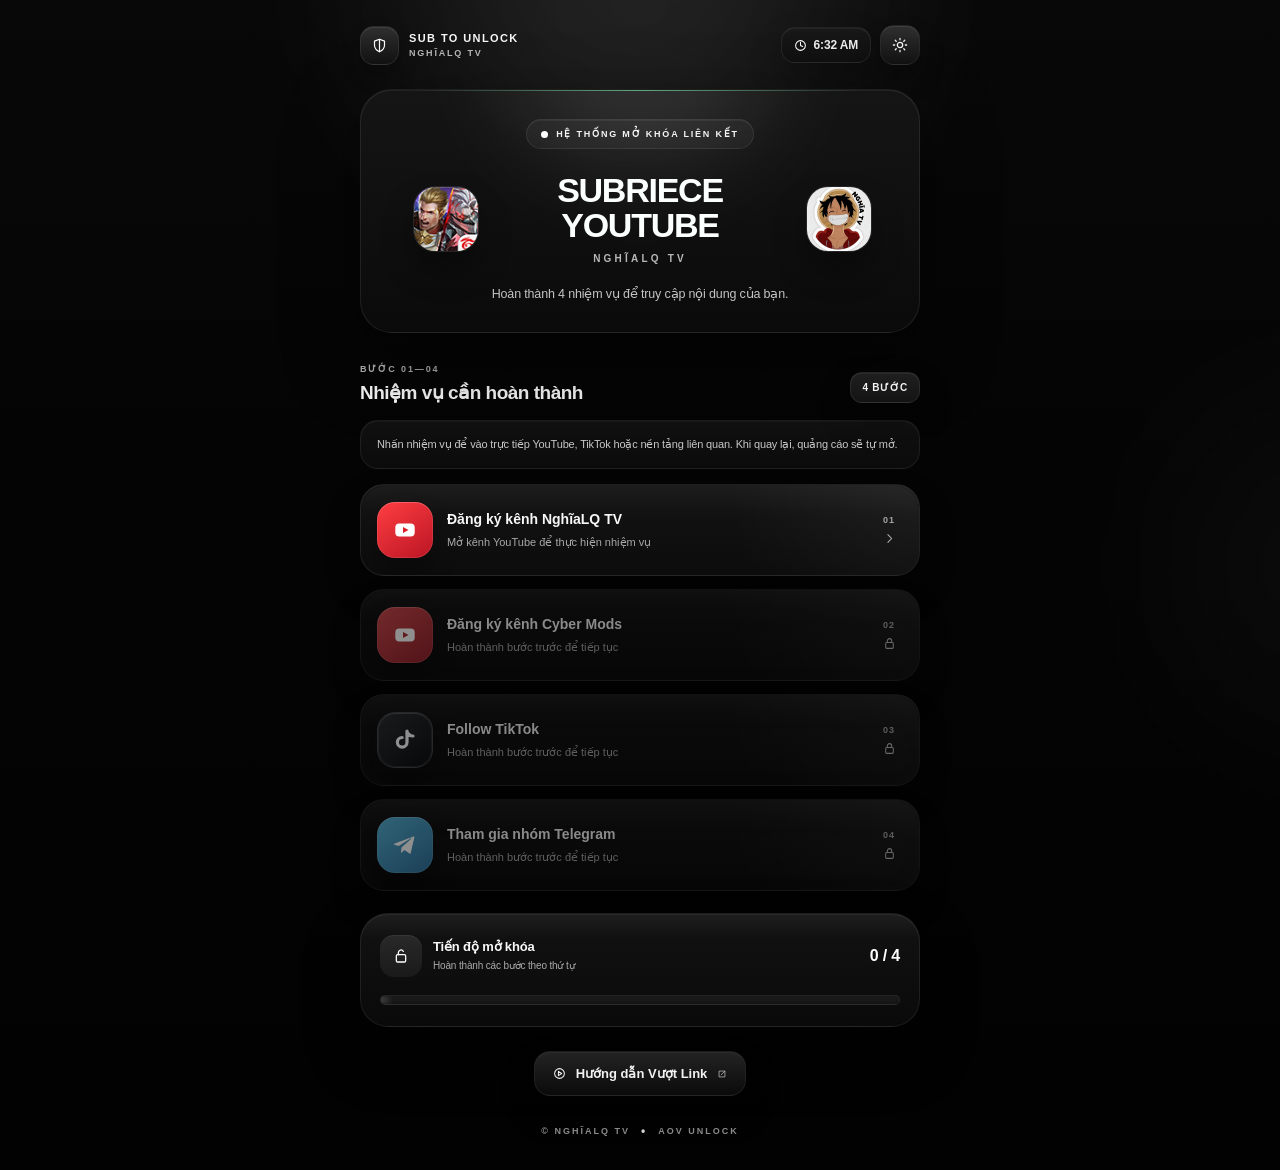
==== index.html @ b10c62ae "Add files via upload" ====
<!DOCTYPE html>
<html lang="vi">
<head>
  <meta charset="UTF-8">
  <meta name="viewport" content="width=device-width, initial-scale=1, viewport-fit=cover">
  <meta name="theme-color" content="#080e0d">
  <meta name="color-scheme" content="dark light">
  <meta name="description" content="SubToUnlock • NghĩaLQ TV – hoàn thành bốn nhiệm vụ để mở khóa liên kết.">
  <meta name="apple-mobile-web-app-capable" content="yes">
  <meta name="apple-mobile-web-app-status-bar-style" content="black-translucent">
  <title>SubToUnlock • NghĩaLQ TV</title>
  <link rel="stylesheet" href="style.css?v=20261116-style3">
</head>
<body>
  <svg xmlns="http://www.w3.org/2000/svg" class="svg-sprite" aria-hidden="true" focusable="false">
    <symbol id="icon-shield" viewBox="0 0 24 24"><path d="M12 2 20 5v6.4c0 5.3-3.3 8.3-8 10.6-4.7-2.3-8-5.3-8-10.6V5z"/><path d="M12 2v20"/></symbol>
    <symbol id="icon-clock" viewBox="0 0 24 24"><circle cx="12" cy="12" r="9"/><path d="M12 6v6l4 2"/></symbol>
    <symbol id="icon-sun" viewBox="0 0 24 24"><circle cx="12" cy="12" r="4"/><path d="M12 2v2m0 16v2M4.93 4.93l1.41 1.41m11.32 11.32 1.41 1.41M2 12h2m16 0h2M4.93 19.07l1.41-1.41M17.66 6.34l1.41-1.41"/></symbol>
    <symbol id="icon-moon" viewBox="0 0 24 24"><path d="M20.9 13.2A9 9 0 0 1 10.8 3.1 9 9 0 1 0 20.9 13.2Z"/></symbol>
    <symbol id="icon-megaphone" viewBox="0 0 24 24"><path d="m3 10 16-6v16L3 14z"/><path d="M3 10v4m4 1 2 5h3l-2-4M19 9a4 4 0 0 1 0 6"/></symbol>
    <symbol id="icon-external" viewBox="0 0 24 24"><path d="M13 5h6v6m0-6-9 9"/><path d="M19 13v6H5V5h6"/></symbol>
    <symbol id="icon-youtube" viewBox="0 0 24 24"><rect x="2.3" y="5.5" width="19.4" height="13" rx="4" fill="currentColor" stroke="none"/><path d="m10 9 5.5 3-5.5 3z" fill="#db202a" stroke="none"/></symbol>
    <symbol id="icon-tiktok" viewBox="0 0 24 24"><path d="M14 3v11.3a4.8 4.8 0 1 1-4.8-4.8M14 4c1.2 2.5 3 4 6 4" stroke-width="3.2" fill="none"/></symbol>
    <symbol id="icon-telegram" viewBox="0 0 24 24"><path d="m21.5 3.4-4 17.2c-.1.5-.4.6-.8.4l-5.8-4.1-2.9 2.7c-.3.3-.6.4-.8.4l.5-5.6 10.2-9.2c.5-.4-.1-.6-.6-.3L4.7 12.7l-5-1.6c-.5-.2-.5-.6.2-.8L20 2.8c1-.4 1.7.2 1.5.6z" fill="currentColor" stroke="none" transform="translate(1.2 1) scale(.94)"/></symbol>
    <symbol id="icon-discord" viewBox="0 0 24 24"><path d="M6 6.5C8 5 10 5 12 5s4 .3 6 1.5c1.3 2.1 2 5.5 2.1 9-2 1.7-3.3 2.3-4.8 2.7l-.9-1.4M6 6.5c-1.3 2.1-2 5.5-2.1 9 2 1.7 3.3 2.3 4.8 2.7l.9-1.4M9 18h6M9 11.5h.1M15 11.5h.1"/></symbol>
    <symbol id="icon-facebook" viewBox="0 0 24 24"><path d="M16 3h-2.6A4.4 4.4 0 0 0 9 7.4V21m-4-10h11M16 7h-3" stroke-width="3"/></symbol>
    <symbol id="icon-instagram" viewBox="0 0 24 24"><rect x="3" y="3" width="18" height="18" rx="5"/><circle cx="12" cy="12" r="4"/><circle cx="17.4" cy="6.6" r=".7" fill="currentColor" stroke="none"/></symbol>
    <symbol id="icon-zalo" viewBox="0 0 24 24"><path d="M6 5h12L6 19h12M4 5v14M20 5v14"/></symbol>
    <symbol id="icon-custom" viewBox="0 0 24 24"><path d="M10 6H5v13h14v-5M14 4h6v6m0-6-9 9"/></symbol>
    <symbol id="icon-chevron-right" viewBox="0 0 24 24"><path d="m9 5 7 7-7 7"/></symbol>
    <symbol id="icon-lock" viewBox="0 0 24 24"><rect x="5" y="10" width="14" height="11" rx="2"/><path d="M8 10V7a4 4 0 0 1 8 0v3"/></symbol>
    <symbol id="icon-unlock" viewBox="0 0 24 24"><rect x="5" y="10" width="14" height="11" rx="2"/><path d="M8 10V7a4 4 0 0 1 7.5-2"/></symbol>
    <symbol id="icon-check-circle" viewBox="0 0 24 24"><circle cx="12" cy="12" r="9"/><path d="m7.5 12 3 3 6-6"/></symbol>
    <symbol id="icon-hourglass" viewBox="0 0 24 24"><path d="M6 3h12M6 21h12M8 3v4l4 5-4 5v4m8-18v4l-4 5 4 5v4"/></symbol>
    <symbol id="icon-arrow-right" viewBox="0 0 24 24"><path d="M4 12h16m-6-6 6 6-6 6"/></symbol>
    <symbol id="icon-play-circle" viewBox="0 0 24 24"><circle cx="12" cy="12" r="9"/><path d="m10 8 6 4-6 4z"/></symbol>
  </svg>
  <div class="ambient ambient-one" aria-hidden="true"></div>
  <div class="ambient ambient-two" aria-hidden="true"></div>

  <main class="page" id="mainContent">
    <header class="topbar">
      <div class="portal-mark" aria-label="SubToUnlock">
        <span class="mark-icon"><svg class="icon-svg" aria-hidden="true"><use href="#icon-shield"></use></svg></span>
        <span class="mark-text"><strong>SUB TO UNLOCK</strong><small>NGHĨALQ TV</small></span>
      </div>
      <div class="top-actions">
        <div class="time-pill" aria-label="Giờ hiện tại">
          <svg class="icon-svg" aria-hidden="true"><use href="#icon-clock"></use></svg>
          <time id="clock">--:--</time>
        </div>
        <button class="theme-btn" id="themeToggle" type="button" aria-label="Chuyển sang giao diện sáng" title="Đổi giao diện">
          <svg class="icon-svg" aria-hidden="true"><use href="#icon-sun"></use></svg>
        </button>
      </div>
    </header>

    <section class="hero" aria-labelledby="heroTitle">
      <div class="hero-glow" aria-hidden="true"></div>
      <div class="hero-heading">
        <span class="hero-tag"><span class="pulse-dot"></span> HỆ THỐNG MỞ KHÓA LIÊN KẾT</span>
        <div class="brand-row">
          <div class="brand-logo"><img src="assets/logo-game-android.png" alt="Logo game Android" width="68" height="68"></div>
          <div class="title-wrap">
            <h1 id="heroTitle">SUBRIECE<br>YOUTUBE</h1>
            <p class="brand-name">NGHĨALQ TV</p>
          </div>
          <div class="brand-logo"><img src="assets/logo-android.png" alt="Logo NghĩaLQ TV" width="68" height="68"></div>
        </div>
        <p class="hero-subtitle"><span id="heroSubtitle">Hoàn thành 4 nhiệm vụ để truy cập nội dung của bạn.</span></p>
      </div>
    </section>

    <section class="tasks-section" aria-labelledby="taskTitle">
      <div class="section-header">
        <div>
          <span class="section-kicker" id="stepRange">BƯỚC 01—04</span>
          <h2 class="section-title" id="taskTitle">Nhiệm vụ cần hoàn thành</h2>
        </div>
        <span class="steps-pill" id="stepsPill">4 BƯỚC</span>
      </div>

      <p class="task-disclosure">Nhấn nhiệm vụ để vào trực tiếp YouTube, TikTok hoặc nền tảng liên quan. Khi quay lại, quảng cáo sẽ tự mở.</p>
      <div class="tasks-list" id="tasksList" aria-label="Danh sách nhiệm vụ"></div>
    </section>

    <section class="unlock-card" aria-labelledby="unlockTitle">
      <div class="unlock-top">
        <span class="unlock-symbol"><svg class="icon-svg" aria-hidden="true"><use href="#icon-unlock"></use></svg></span>
        <span class="unlock-heading"><strong id="unlockTitle">Tiến độ mở khóa</strong><small id="progressLabel">Hoàn thành các bước theo thứ tự</small></span>
        <b id="percent" class="progress-count">0 / 4</b>
      </div>
      <div class="progress-track" id="progressTrack" role="progressbar" aria-label="Tiến độ hoàn thành" aria-valuemin="0" aria-valuemax="4" aria-valuenow="0">
        <div id="progress"></div>
      </div>

      <div id="unlockBox" class="unlock-box" hidden>
        <p class="success"><svg class="icon-svg" aria-hidden="true"><use href="#icon-check-circle"></use></svg> Đã hoàn thành tất cả nhiệm vụ</p>
        <button class="open-btn" id="openBtn" type="button"><span id="unlockBtnLabel">Mở Khóa</span> <svg class="icon-svg" aria-hidden="true"><use href="#icon-arrow-right"></use></svg></button>
      </div>
    </section>

    <button class="guide" id="guideBtn" type="button">
      <svg class="icon-svg" aria-hidden="true"><use href="#icon-play-circle"></use></svg>
      Hướng dẫn Vượt Link
      <svg class="icon-svg guide-ext" aria-hidden="true"><use href="#icon-external"></use></svg>
    </button>
    <p id="appToast" class="notice" role="status" aria-live="polite" hidden></p>
    <footer><span>© NGHĨALQ TV</span><span class="footer-separator" aria-hidden="true">•</span><span>AOV UNLOCK</span></footer>
  </main>

  <script src="data.js?v=20261116-taskfirst3"></script>
  <script src="data/tiktok_ads.js?v=20261116-1"></script>
  <script src="tiktok_ads/tiktok-gate.js?v=20261116-1"></script>
  <script src="app.js?v=20261116-taskfirst3"></script>
</body>
</html>
---- style.css ----
/* SubToUnlock | Responsive Dark Mode — Android / iOS / Desktop */
:root{
  color-scheme:dark;
  --bg:#080e0d;
  --surface:#101a17;
  --surface-raised:#17221e;
  --surface-inner:#0e1714;
  --text:#f4f8f6;
  --muted:#9aaa9f;
  --soft:#71847a;
  --border:rgba(157,205,177,.13);
  --border-active:rgba(91,225,151,.47);
  --primary:#60e3a0;
  --primary-strong:#22ba72;
  --primary-ink:#073821;
  --shadow:0 22px 60px rgba(0,0,0,.34);
  --shadow-soft:0 14px 34px rgba(0,0,0,.22);
  --shadow-press:0 8px 20px rgba(0,0,0,.18);
  --gloss:linear-gradient(180deg,rgba(255,255,255,.16),rgba(255,255,255,0));
  --focus:#a3ffcb;
}

*{box-sizing:border-box}
.svg-sprite{position:absolute;width:0;height:0;overflow:hidden;pointer-events:none}
.icon-svg{display:inline-block;width:1em;height:1em;flex:none;vertical-align:-.1em;fill:none;stroke:currentColor;stroke-width:1.9;stroke-linecap:round;stroke-linejoin:round}
html{min-width:320px;min-height:100%;-webkit-text-size-adjust:100%;text-size-adjust:100%;scroll-behavior:smooth}
body{
  margin:0;min-height:100vh;min-height:100dvh;
  font-family:Inter,-apple-system,BlinkMacSystemFont,"Segoe UI",Roboto,"Helvetica Neue",Arial,sans-serif;
  -webkit-font-smoothing:antialiased;
  background:var(--bg);color:var(--text);overflow-x:hidden;
  transition:background-color .2s,color .2s;
}
button{font:inherit;-webkit-appearance:none;appearance:none;-webkit-tap-highlight-color:transparent;transform-origin:center;touch-action:manipulation}
button:focus-visible{outline:3px solid var(--focus);outline-offset:3px}
button:disabled{cursor:not-allowed}
.ambient{position:fixed;z-index:-1;pointer-events:none;border-radius:50%;filter:blur(80px)}
.ambient-one{width:430px;height:380px;top:-230px;left:calc(50% - 230px);background:rgba(37,171,100,.20)}
.ambient-two{width:290px;height:330px;top:400px;right:-190px;background:rgba(9,115,101,.10)}
.page{
  width:min(100% - 32px,560px);margin:0 auto;
  padding:max(25px,env(safe-area-inset-top)) 0 max(32px,env(safe-area-inset-bottom));
}
/* Top bar */
.topbar,.portal-mark,.top-actions,.time-pill{display:flex;align-items:center}
.topbar{justify-content:space-between;gap:10px;margin-bottom:24px}
.portal-mark{gap:10px;min-width:0}
.mark-icon{position:relative;overflow:hidden;width:39px;height:39px;border-radius:14px;display:grid;place-items:center;background:linear-gradient(145deg,#1d3d30,#10251c);border:1px solid rgba(86,221,147,.28);color:var(--primary);font-size:15px;box-shadow:0 10px 20px rgba(0,0,0,.22), inset 0 1px 0 rgba(255,255,255,.08)}
.mark-text{display:flex;flex-direction:column;gap:3px;white-space:nowrap}
.mark-text strong{font-size:11px;letter-spacing:1.4px;line-height:1.1}
.mark-text small{font-size:9px;font-weight:700;letter-spacing:1.8px;color:var(--soft)}
.top-actions{gap:9px;flex:none}
.time-pill{position:relative;overflow:hidden;gap:7px;border:1px solid rgba(158,213,183,.14);border-radius:14px;padding:10px 12px;color:#d2dfd6;background:linear-gradient(180deg,rgba(26,39,33,.96),rgba(16,27,23,.88));backdrop-filter:blur(14px);font-size:12px;font-weight:700;font-variant-numeric:tabular-nums;white-space:nowrap;box-shadow:var(--shadow-soft), inset 0 1px 0 rgba(255,255,255,.05)}
.time-pill .icon-svg{color:var(--primary);font-size:13px}
.theme-btn{position:relative;overflow:hidden;height:40px;width:40px;border-radius:14px;border:1px solid rgba(158,213,183,.14);background:linear-gradient(180deg,#1d2b25,#121d19);color:#f9d97b;display:grid;place-items:center;cursor:pointer;box-shadow:0 14px 26px rgba(0,0,0,.24), inset 0 1px 0 rgba(255,255,255,.07);transition:background .28s,transform .18s ease, box-shadow .25s ease, border-color .25s ease}
@media(hover:hover){.theme-btn:hover{background:linear-gradient(180deg,#22352d,#16231e);border-color:rgba(106,234,159,.26);transform:translateY(-2px);box-shadow:0 18px 32px rgba(0,0,0,.28), inset 0 1px 0 rgba(255,255,255,.1)}}
.theme-btn:active{transform:translateY(1px) scale(.97);box-shadow:var(--shadow-press), inset 0 1px 0 rgba(255,255,255,.06)}
/* Hero */
.hero{position:relative;isolation:isolate;overflow:hidden;border:1px solid rgba(154,220,183,.14);border-radius:30px;background:radial-gradient(circle at 50% -12%,rgba(101,239,165,.16),transparent 36%), linear-gradient(145deg,rgba(29,55,43,.95),rgba(13,26,20,.98) 59%,rgba(8,18,15,1));box-shadow:0 28px 70px rgba(0,0,0,.42), inset 0 1px 0 rgba(255,255,255,.06);padding:29px 20px 27px;text-align:center}
.hero:after{content:"";position:absolute;left:10%;right:10%;top:0;height:1px;background:linear-gradient(90deg,transparent,rgba(122,255,181,.55),transparent)}
.hero-glow{z-index:-1;position:absolute;width:260px;height:190px;top:-118px;left:calc(50% - 130px);border-radius:50%;background:rgba(67,212,124,.2);filter:blur(55px);animation:floatGlow 7s ease-in-out infinite}
.hero-tag{position:relative;display:inline-flex;align-items:center;gap:8px;color:#d3ffe4;background:linear-gradient(180deg,rgba(75,193,127,.12),rgba(75,193,127,.06));border:1px solid rgba(94,220,145,.22);border-radius:50px;padding:9px 14px;font-size:9px;font-weight:900;letter-spacing:1.8px;box-shadow:inset 0 1px 0 rgba(255,255,255,.06)}
.pulse-dot{width:7px;height:7px;border-radius:50%;background:#65efa5;box-shadow:0 0 0 0 rgba(101,239,165,.42);animation:pulseRing 1.8s ease-out infinite}
.brand-row{display:grid;grid-template-columns:62px minmax(0,1fr) 62px;align-items:center;gap:13px;max-width:455px;margin:24px auto 0}
.brand-logo{position:relative;width:66px;height:66px;overflow:hidden;border-radius:22px;background:#09120f;border:1px solid rgba(187,247,209,.18);box-shadow:0 18px 32px rgba(0,0,0,.32), inset 0 1px 0 rgba(255,255,255,.08)}
.brand-logo img{display:block;width:100%;height:100%;object-fit:cover}
.title-wrap{min-width:0}
.title-wrap h1{margin:0;font-size:clamp(21px,5.6vw,32px);font-weight:900;line-height:1.02;letter-spacing:-1px;color:#fbfffd;overflow-wrap:break-word}
.brand-name{margin:11px 0 0;color:#84f0b2;font-weight:900;font-size:10px;letter-spacing:4px;text-shadow:0 0 16px rgba(96,227,160,.24)}
.hero-subtitle{margin:21px 0 0;font-size:12px;line-height:1.55;color:#b2c5b9}
/* Tasks */
.task-disclosure{margin:0 0 15px;color:#afc1b7;font-size:11px;line-height:1.7;padding:14px 14px 14px 16px;border-radius:18px;border:1px solid rgba(129,209,166,.13);background:linear-gradient(180deg,rgba(18,29,25,.82),rgba(13,22,19,.78));box-shadow:inset 0 1px 0 rgba(255,255,255,.03)}

.section-header{margin-top:25px;display:flex;align-items:end;justify-content:space-between;gap:12px;margin-bottom:15px}
.section-kicker{color:var(--primary);font-size:9px;letter-spacing:1.9px;font-weight:850}
.section-title{margin:5px 0 0;font-weight:800;letter-spacing:-.5px;font-size:19px;line-height:1.3}
.steps-pill{flex:none;margin-bottom:2px;color:#d4e9dd;border:1px solid rgba(150,214,179,.14);background:linear-gradient(180deg,#1b2b23,#12211a);border-radius:12px;font-size:10px;font-weight:800;letter-spacing:.8px;padding:9px 11px;box-shadow:var(--shadow-soft), inset 0 1px 0 rgba(255,255,255,.05)}
.tasks-list{display:grid;gap:13px}
.task{width:100%;position:relative;isolation:isolate;overflow:hidden;display:grid;grid-template-columns:56px minmax(0,1fr) 28px;align-items:center;gap:14px;text-align:left;background:linear-gradient(180deg,rgba(24,36,30,.98),rgba(16,25,21,.98));border:1px solid rgba(160,214,184,.12);border-radius:22px;min-height:92px;padding:17px 16px;color:var(--text);box-shadow:0 18px 30px rgba(0,0,0,.20), inset 0 1px 0 rgba(255,255,255,.045);cursor:pointer;transition:background .28s ease,border-color .28s ease,transform .18s ease,opacity .2s, box-shadow .28s ease}
.task:not(:disabled):active{transform:translateY(2px) scale(.985);box-shadow:0 10px 18px rgba(0,0,0,.18), inset 0 1px 0 rgba(255,255,255,.03)}
@media(hover:hover){.task:not(:disabled):hover{border-color:rgba(102,230,157,.34);background:linear-gradient(180deg,rgba(30,47,38,.98),rgba(18,31,24,.98));transform:translateY(-3px);box-shadow:0 24px 42px rgba(0,0,0,.26), inset 0 1px 0 rgba(255,255,255,.06)}}
.task-icon{position:relative;width:56px;height:56px;flex:none;display:grid;place-items:center;border-radius:18px;color:white;font-size:24px;box-shadow:0 14px 24px rgba(0,0,0,.22), inset 0 1px 0 rgba(255,255,255,.14)}
.youtube{background:linear-gradient(145deg,#ff3e42,#ba1524);box-shadow:0 5px 17px rgba(215,32,47,.17)}
.tiktok{background:linear-gradient(145deg,#2c3033,#0b0d10);border:1px solid #42474a;text-shadow:-2px -1px #24f4e4,2px 1px #f13b68}
.telegram{background:linear-gradient(145deg,#35bbef,#1774b4);box-shadow:0 5px 17px rgba(15,147,201,.16)}
.discord{background:linear-gradient(145deg,#757bf3,#494edd)}
.facebook{background:linear-gradient(145deg,#328ae8,#1852b6)}
.instagram{background:linear-gradient(145deg,#ff7a55,#dc2f89)}
.zalo{background:linear-gradient(145deg,#3085f4,#1657c7)}
.custom{background:linear-gradient(145deg,#a74eec,#6a2dbb)}
.task-text{display:block;min-width:0}
.task-text strong{display:block;font-size:14px;font-weight:700;line-height:1.4;overflow-wrap:break-word}
.task-text small{display:block;font-size:11px;line-height:1.4;color:var(--muted);margin-top:5px;overflow-wrap:break-word}
.task-end{display:flex;flex-direction:column;align-items:center;gap:7px;justify-content:center;color:var(--soft)}
.task-number{font-size:9px;font-weight:900;opacity:.88;letter-spacing:.9px}
.task-end .icon-svg{font-size:13px}
.task.locked{opacity:.56;filter:saturate(.68)}
.task.pending{border-color:rgba(238,194,107,.55);background:linear-gradient(180deg,rgba(46,42,27,.98),rgba(27,31,24,.98));box-shadow:0 22px 40px rgba(0,0,0,.24), inset 0 1px 0 rgba(255,255,255,.05)}
.task.pending .task-end{color:#f2cc79}
.task.completed{border-color:rgba(73,194,122,.28);background:linear-gradient(180deg,rgba(22,42,31,.98),rgba(15,28,21,.98));box-shadow:0 20px 36px rgba(0,0,0,.22), inset 0 1px 0 rgba(255,255,255,.05)}
.task.completed .task-end{color:var(--primary)}
.task.completed .task-text small{color:#8cdda9}
/* Progress / automatic task completion */
.unlock-card{position:relative;overflow:hidden;margin-top:22px;border-radius:26px;padding:21px 19px;background:radial-gradient(circle at 50% -20%,rgba(96,227,160,.13),transparent 38%), linear-gradient(155deg,#192b22,#102019);border:1px solid rgba(99,201,142,.18);box-shadow:0 26px 56px rgba(0,0,0,.34), inset 0 1px 0 rgba(255,255,255,.05)}
.unlock-top{display:flex;align-items:center;gap:11px}
.unlock-symbol{display:grid;place-items:center;width:42px;height:42px;flex:none;border-radius:14px;background:linear-gradient(180deg,rgba(102,225,157,.14),rgba(102,225,157,.08));color:var(--primary);font-size:16px;box-shadow:inset 0 1px 0 rgba(255,255,255,.06)}
.unlock-heading{flex:1;display:flex;flex-direction:column;min-width:0;gap:5px}
.unlock-heading strong{font-size:13px;font-weight:750}
.unlock-heading small{font-size:10px;color:var(--muted);line-height:1.4}
.progress-count{font-size:16px;font-weight:800;white-space:nowrap;font-variant-numeric:tabular-nums;color:#c9f5da}
.progress-track{position:relative;margin-top:18px;height:10px;overflow:hidden;border-radius:99px;background:linear-gradient(180deg,#23352b,#182721);border:1px solid rgba(157,205,177,.08);box-shadow:inset 0 2px 4px rgba(0,0,0,.26)}
#progress{position:relative;width:0;height:100%;border-radius:inherit;background:linear-gradient(90deg,#22bb70,#7df3ae);box-shadow:0 0 14px rgba(96,227,160,.35);transition:width .35s cubic-bezier(.22,.61,.36,1)}
.open-btn{position:relative;overflow:hidden;width:100%;min-height:54px;border:1px solid rgba(187,247,209,.26);border-radius:16px;padding:14px 16px;background:linear-gradient(180deg,#6df0af,#3ad589);color:var(--primary-ink);font-size:15px;font-weight:900;display:flex;align-items:center;justify-content:center;gap:10px;cursor:pointer;box-shadow:0 18px 30px rgba(33,177,104,.26), inset 0 1px 0 rgba(255,255,255,.34);transition:filter .22s ease,transform .18s ease, box-shadow .22s ease}
.open-btn:active{transform:translateY(2px) scale(.987);box-shadow:0 10px 18px rgba(33,177,104,.2), inset 0 1px 0 rgba(255,255,255,.28)}
.unlock-box{border-top:1px solid var(--border);margin-top:17px;padding-top:15px}
.success{font-size:12px;color:#9ff2bd;display:flex;align-items:center;gap:8px;font-weight:750;margin:0 0 12px}
.open-btn{font-size:15px}
[hidden]{display:none!important}
/* Footer */
.guide{position:relative;overflow:hidden;display:flex;align-items:center;justify-content:center;gap:10px;margin:24px auto 0;padding:14px 18px;border:1px solid rgba(106,234,159,.12);border-radius:16px;background:linear-gradient(180deg,rgba(17,28,24,.85),rgba(13,23,19,.88));color:#9ef0c0;font-size:13px;font-weight:800;cursor:pointer;box-shadow:var(--shadow-soft), inset 0 1px 0 rgba(255,255,255,.04);transition:transform .18s ease,border-color .22s ease, box-shadow .22s ease}
.guide-ext{font-size:10px;opacity:.72}
.notice{font-size:12px;line-height:1.5;text-align:center;color:#f8dda6;background:#29261a;border:1px solid rgba(247,208,142,.24);border-radius:10px;margin:11px 0 0;padding:10px}
footer{margin-top:28px;display:flex;align-items:center;justify-content:center;gap:11px;color:var(--soft);font-weight:700;font-size:9px;letter-spacing:2px}
.footer-separator{font-size:12px;color:var(--primary)}
/* True light mode; dark remains the default on all operating systems */
body.light{
  color-scheme:light;--bg:#f4f8f5;--surface:#ffffff;--surface-raised:#ffffff;--surface-inner:#f1f7f3;
  --text:#18271e;--muted:#64766b;--soft:#728477;--border:rgba(44,93,61,.16);
  --border-active:rgba(27,153,78,.52);--primary:#0d884d;--primary-strong:#09834c;--primary-ink:#073821;
  --shadow:0 20px 50px rgba(29,80,49,.10);--shadow-soft:0 12px 28px rgba(29,80,49,.08);--shadow-press:0 8px 16px rgba(29,80,49,.08);--focus:#069c57;
}
body.light .ambient-one{background:rgba(37,171,100,.12)}
body.light .ambient-two{background:rgba(9,115,101,.06)}
body.light .mark-icon{background:#e6f7ec;border-color:#d4eadb}
body.light .time-pill{background:#fff}
body.light .theme-btn{background:#fff;color:#52685b}
body.light .hero{background:linear-gradient(135deg,#e2f7e9,#f0faf3);border-color:#cbe5d3}
body.light .hero-tag{background:#d3f0dc;color:#27794a;border-color:#bfe7ca}
body.light .title-wrap h1{color:#183624}
body.light .brand-name{color:#13884b}
body.light .hero-subtitle{color:#536c5b}
body.light .steps-pill{background:#eef7f0;color:#456e53}
body.light .task{background:linear-gradient(115deg,#fff,#f9fcfa);box-shadow:0 7px 19px rgba(31,76,45,.06)}
body.light .task:not(:disabled):hover{background:#f5fcf7}
body.light .task.pending{background:#fffbef}
body.light .task.completed{background:#eaf9ee}
body.light .task.completed .task-text small{color:#238b4c}
body.light .unlock-card{background:linear-gradient(160deg,#fff,#f0faf3);border-color:#cee6d4}
body.light .unlock-symbol{background:#e4f6e9}
body.light .progress-count{color:#16844d}
body.light .progress-track{background:#d4e7d8}
body.light .success{color:#16844d}
body.light .notice{color:#7b591f;background:#fff6e3}
@media(max-width:480px){
  .page{width:calc(100% - 28px);padding-top:19px}
  .topbar{margin-bottom:17px}
  .hero{padding:25px 13px 23px;border-radius:23px}
  .brand-row{grid-template-columns:56px minmax(0,1fr) 56px;gap:10px;margin-top:21px}
  .brand-logo{width:56px;height:56px;border-radius:16px}
  .hero-subtitle{font-size:11px}
  .section-title{font-size:17px}
  .task{min-height:81px;padding:13px;gap:12px;grid-template-columns:46px minmax(0,1fr) 18px}
  .task-icon{width:46px;height:46px}
  .task-text strong{font-size:13px}
  .task-text small{font-size:10px}
}
@media(max-width:350px){
  .page{width:calc(100% - 22px)}
  .mark-text strong{font-size:9px;letter-spacing:.8px}
  .mark-text small{font-size:8px}
  .time-pill{padding:8px;font-size:10px}
  .top-actions{gap:5px}
  .hero-tag{font-size:8px;letter-spacing:.9px}
  .brand-row{grid-template-columns:47px minmax(0,1fr) 47px;gap:6px}
  .brand-logo{width:47px;height:47px;border-radius:13px}
  .title-wrap h1{font-size:19px}
  .brand-name{font-size:9px;letter-spacing:1.8px}
  .task-text strong{font-size:12px}
}
@media(prefers-reduced-motion:reduce){
  *,*::before,*::after{transition:none!important;animation:none!important;scroll-behavior:auto!important}
}


.mark-icon::after,.theme-btn::after,.guide::after,.open-btn::after,.task::after,.hero::before,.unlock-card::before{
  content:"";position:absolute;inset:0;pointer-events:none
}
.mark-icon::after,.theme-btn::after,.guide::after,.open-btn::after{
  background:var(--gloss);opacity:.45
}
.hero::before{background:linear-gradient(120deg,transparent 22%,rgba(255,255,255,.06) 48%,transparent 73%);transform:translateX(-115%);animation:heroSweep 10s linear infinite}
.unlock-card::before{background:linear-gradient(180deg,rgba(255,255,255,.05),transparent 22%)}
.task::before{content:"";position:absolute;inset:1px;border-radius:inherit;background:linear-gradient(180deg,rgba(255,255,255,.035),transparent 34%);pointer-events:none}
.task::after{background:radial-gradient(circle at top right,rgba(101,239,165,.09),transparent 34%);opacity:.9}
.task-end{position:relative;z-index:1}
.task-text,.task-icon{position:relative;z-index:1}
.task-icon::after{content:"";position:absolute;inset:0;border-radius:inherit;border:1px solid rgba(255,255,255,.14);opacity:.7}
.task.pending .task-icon{animation:pendingBob 1.6s ease-in-out infinite}
.task.completed .task-icon::before{content:"";position:absolute;inset:-7px;border-radius:22px;background:radial-gradient(circle,rgba(96,227,160,.18),transparent 68%);z-index:-1}
#progress::after{content:"";position:absolute;top:0;bottom:0;width:70px;right:-12px;background:linear-gradient(90deg,rgba(255,255,255,0),rgba(255,255,255,.55),rgba(255,255,255,0));filter:blur(1px);opacity:.85}
@media(hover:hover){.open-btn:hover,.guide:hover{transform:translateY(-2px);box-shadow:0 22px 38px rgba(0,0,0,.26), inset 0 1px 0 rgba(255,255,255,.08);border-color:rgba(106,234,159,.24)}}
.guide:active{transform:translateY(2px) scale(.987);box-shadow:var(--shadow-press), inset 0 1px 0 rgba(255,255,255,.03)}
body.light .time-pill{background:linear-gradient(180deg,#ffffff,#f6fbf8)}
body.light .theme-btn{background:linear-gradient(180deg,#ffffff,#f2f8f4);color:#52685b}
body.light .hero{background:radial-gradient(circle at 50% -15%,rgba(70,182,110,.12),transparent 35%), linear-gradient(135deg,#e2f7e9,#f0faf3);box-shadow:0 24px 56px rgba(29,80,49,.1), inset 0 1px 0 rgba(255,255,255,.6)}
body.light .task{background:linear-gradient(180deg,#ffffff,#f8fcfa);box-shadow:0 12px 28px rgba(31,76,45,.08), inset 0 1px 0 rgba(255,255,255,.86)}
body.light .steps-pill,body.light .guide{background:linear-gradient(180deg,#ffffff,#f4faf6)}
body.light .unlock-card{background:radial-gradient(circle at 50% -20%,rgba(70,182,110,.1),transparent 35%), linear-gradient(160deg,#fff,#f0faf3)}
@keyframes pulseRing{0%{box-shadow:0 0 0 0 rgba(101,239,165,.48)}70%{box-shadow:0 0 0 10px rgba(101,239,165,0)}100%{box-shadow:0 0 0 0 rgba(101,239,165,0)}}
@keyframes floatGlow{0%,100%{transform:translateY(0)}50%{transform:translateY(12px)}}
@keyframes heroSweep{0%{transform:translateX(-115%)}100%{transform:translateX(130%)}}
@keyframes pendingBob{0%,100%{transform:translateY(0)}50%{transform:translateY(-2px)}}
@media(max-width:480px){
  .hero{padding:26px 14px 24px;border-radius:25px}
  .brand-row{grid-template-columns:58px minmax(0,1fr) 58px;gap:10px}
  .brand-logo{width:58px;height:58px;border-radius:18px}
  .steps-pill{padding:8px 10px}
  .task{min-height:88px;padding:14px;gap:12px;grid-template-columns:50px minmax(0,1fr) 22px}
  .task-icon{width:50px;height:50px;border-radius:16px;font-size:22px}
  .unlock-card{padding:18px 16px}
}
@media(max-width:350px){
  .task{grid-template-columns:46px minmax(0,1fr) 20px;padding:13px}
  .task-icon{width:46px;height:46px;border-radius:15px;font-size:20px}
}


/* ===== STYLE 3: Minimal premium / iPhone-inspired ===== */
:root{
  --bg:#060606;
  --surface:#101010;
  --surface-raised:#151515;
  --surface-inner:#0d0d0d;
  --text:#f7f7f7;
  --muted:#ababab;
  --soft:#818181;
  --border:rgba(255,255,255,.08);
  --border-active:rgba(255,255,255,.18);
  --primary:#f2f2f2;
  --primary-strong:#ffffff;
  --primary-ink:#0d0d0d;
  --shadow:0 24px 60px rgba(0,0,0,.42);
  --shadow-soft:0 16px 34px rgba(0,0,0,.24);
  --shadow-press:0 9px 18px rgba(0,0,0,.18);
  --focus:#ffffff;
}
body{background:
 radial-gradient(circle at top center, rgba(255,255,255,.05), transparent 26%),
 linear-gradient(180deg,#080808,#040404 42%,#020202);
 letter-spacing:-.01em}
.ambient-one{background:rgba(255,255,255,.08);filter:blur(120px)}
.ambient-two{background:rgba(255,255,255,.04);filter:blur(100px)}
.mark-icon,.time-pill,.theme-btn,.steps-pill,.guide,.task,.unlock-card,.hero{backdrop-filter:blur(16px);-webkit-backdrop-filter:blur(16px)}
.mark-icon{background:linear-gradient(180deg,#1f1f1f,#121212);border-color:rgba(255,255,255,.1);color:#fff}
.mark-text small,.breadcrumbs,.eyebrow,.section-kicker,.task-number,.brand-name{color:#b8b8b8}
.time-pill{color:#ededed;background:linear-gradient(180deg,rgba(25,25,25,.95),rgba(16,16,16,.92));border-color:rgba(255,255,255,.08)}
.time-pill .icon-svg,.mark-icon .icon-svg{color:#fff}
.theme-btn{background:linear-gradient(180deg,#1f1f1f,#121212);border-color:rgba(255,255,255,.08);color:#f3f3f3}
.hero{
  background:linear-gradient(180deg,rgba(22,22,22,.95),rgba(11,11,11,.96));
  border:1px solid rgba(255,255,255,.08);
  border-radius:32px;
  box-shadow:0 28px 70px rgba(0,0,0,.50), inset 0 1px 0 rgba(255,255,255,.06)
}
.hero::before{opacity:.65}
.hero-tag{background:rgba(255,255,255,.045);color:#f5f5f5;border-color:rgba(255,255,255,.08)}
.pulse-dot{background:#ffffff}
.hero-glow{background:rgba(255,255,255,.12)}
.brand-logo{background:#111;border-color:rgba(255,255,255,.09)}
.title-wrap h1{font-size:clamp(22px,5.8vw,34px);letter-spacing:-1.25px}
.brand-name{text-shadow:none;letter-spacing:3.2px}
.hero-subtitle{color:#c4c4c4;font-size:12.5px}
.task-disclosure{background:linear-gradient(180deg,rgba(19,19,19,.92),rgba(12,12,12,.88));border-color:rgba(255,255,255,.07);color:#c8c8c8}
.steps-pill{background:linear-gradient(180deg,#1f1f1f,#141414);border-color:rgba(255,255,255,.08);color:#f3f3f3}
.task{
  background:linear-gradient(180deg,rgba(21,21,21,.97),rgba(12,12,12,.98));
  border-color:rgba(255,255,255,.08);
  border-radius:24px;
  box-shadow:0 18px 34px rgba(0,0,0,.26), inset 0 1px 0 rgba(255,255,255,.035)
}
.task::after{background:radial-gradient(circle at top right,rgba(255,255,255,.055),transparent 34%)}
@media(hover:hover){.task:not(:disabled):hover{border-color:rgba(255,255,255,.16);background:linear-gradient(180deg,rgba(27,27,27,.98),rgba(14,14,14,.98));box-shadow:0 24px 44px rgba(0,0,0,.33), inset 0 1px 0 rgba(255,255,255,.055)}}
.task.pending{border-color:rgba(255,255,255,.18);background:linear-gradient(180deg,rgba(28,28,28,.98),rgba(17,17,17,.98))}
.task.completed{border-color:rgba(255,255,255,.15);background:linear-gradient(180deg,rgba(22,22,22,.98),rgba(14,14,14,.98))}
.task.completed .task-text small{color:#dcdcdc}
.task-end{color:#b8b8b8}
.task.pending .task-end,.task.completed .task-end{color:#fff}
.task-text small{color:#a8a8a8}
.task-icon{box-shadow:0 14px 24px rgba(0,0,0,.3), inset 0 1px 0 rgba(255,255,255,.12)}
.unlock-card{
  background:linear-gradient(180deg,rgba(19,19,19,.96),rgba(10,10,10,.98));
  border-color:rgba(255,255,255,.08);
  border-radius:28px;
  box-shadow:0 28px 56px rgba(0,0,0,.42), inset 0 1px 0 rgba(255,255,255,.05)
}
.unlock-symbol{background:linear-gradient(180deg,rgba(255,255,255,.1),rgba(255,255,255,.05));color:#fff}
.progress-count{color:#fff}
.progress-track{background:linear-gradient(180deg,#202020,#141414);border-color:rgba(255,255,255,.06)}
#progress{background:linear-gradient(90deg,#ffffff,#cfcfcf);box-shadow:0 0 16px rgba(255,255,255,.18)}
.open-btn{
  background:linear-gradient(180deg,#ffffff,#dcdcdc);
  border-color:rgba(255,255,255,.5);
  color:#0d0d0d;
  border-radius:18px;
  box-shadow:0 18px 30px rgba(255,255,255,.08), 0 14px 28px rgba(0,0,0,.24), inset 0 1px 0 rgba(255,255,255,.9)
}
@media(hover:hover){.open-btn:hover,.guide:hover{border-color:rgba(255,255,255,.22)}}
.guide{background:linear-gradient(180deg,rgba(20,20,20,.9),rgba(11,11,11,.95));border-color:rgba(255,255,255,.08);color:#f1f1f1}
.notice{background:#171717;color:#f0f0f0;border-color:rgba(255,255,255,.09)}
footer{color:#8e8e8e}
.footer-separator{color:#d8d8d8}
body.light{
  --bg:#f5f5f7;--surface:#ffffff;--surface-raised:#ffffff;--surface-inner:#f0f0f2;
  --text:#111111;--muted:#666;--soft:#868686;--border:rgba(0,0,0,.08);--border-active:rgba(0,0,0,.14);
  --primary:#151515;--primary-strong:#000;--primary-ink:#fff;
  --shadow:0 20px 50px rgba(0,0,0,.08);--shadow-soft:0 12px 26px rgba(0,0,0,.08);--shadow-press:0 8px 16px rgba(0,0,0,.08);--focus:#111;
}
body.light{background:linear-gradient(180deg,#f7f7f8,#efeff2)}
body.light .hero{background:linear-gradient(180deg,rgba(255,255,255,.96),rgba(246,246,248,.96));border-color:rgba(0,0,0,.06);box-shadow:0 24px 48px rgba(0,0,0,.08)}
body.light .hero-tag,body.light .task-disclosure,body.light .guide,body.light .time-pill,body.light .steps-pill{background:linear-gradient(180deg,#fff,#f5f5f7)}
body.light .task{background:linear-gradient(180deg,#ffffff,#f7f7f8);border-color:rgba(0,0,0,.06);box-shadow:0 14px 28px rgba(0,0,0,.07)}
body.light .unlock-card{background:linear-gradient(180deg,#fff,#f7f7f8);border-color:rgba(0,0,0,.06);box-shadow:0 20px 44px rgba(0,0,0,.08)}
body.light .open-btn{background:linear-gradient(180deg,#171717,#2b2b2b);color:#fff;border-color:rgba(0,0,0,.4);box-shadow:0 14px 26px rgba(0,0,0,.18)}
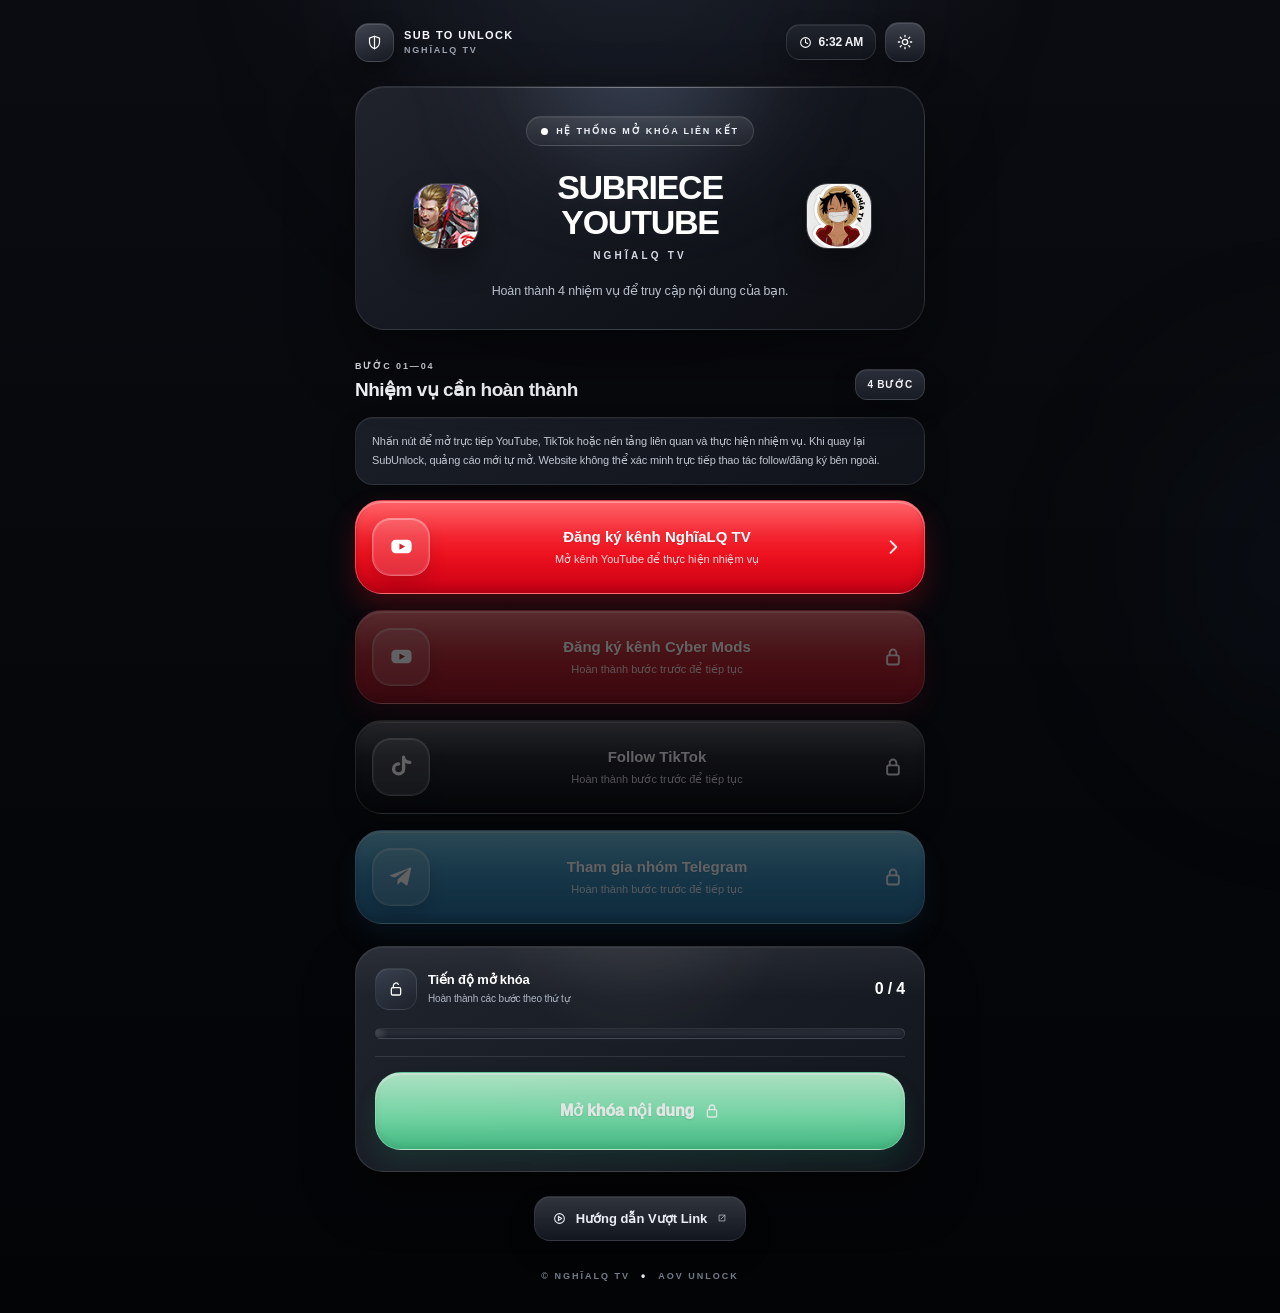
==== commit 3d1700cf: "Add files via upload" ====
--- a/index.html
+++ b/index.html
@@ -3,13 +3,13 @@
 <head>
   <meta charset="UTF-8">
   <meta name="viewport" content="width=device-width, initial-scale=1, viewport-fit=cover">
-  <meta name="theme-color" content="#080e0d">
+  <meta name="theme-color" content="#090a0e">
   <meta name="color-scheme" content="dark light">
   <meta name="description" content="SubToUnlock • NghĩaLQ TV – hoàn thành bốn nhiệm vụ để mở khóa liên kết.">
   <meta name="apple-mobile-web-app-capable" content="yes">
   <meta name="apple-mobile-web-app-status-bar-style" content="black-translucent">
   <title>SubToUnlock • NghĩaLQ TV</title>
-  <link rel="stylesheet" href="style.css?v=20261116-style3">
+  <link rel="stylesheet" href="style.css?v=20261116-fullpremium1">
 </head>
 <body>
   <svg xmlns="http://www.w3.org/2000/svg" class="svg-sprite" aria-hidden="true" focusable="false">
@@ -80,7 +80,7 @@
         <span class="steps-pill" id="stepsPill">4 BƯỚC</span>
       </div>
 
-      <p class="task-disclosure">Nhấn nhiệm vụ để vào trực tiếp YouTube, TikTok hoặc nền tảng liên quan. Khi quay lại, quảng cáo sẽ tự mở.</p>
+      <p class="task-disclosure">Nhấn nút để mở trực tiếp YouTube, TikTok hoặc nền tảng liên quan và thực hiện nhiệm vụ. Khi quay lại SubUnlock, quảng cáo mới tự mở. Website không thể xác minh trực tiếp thao tác follow/đăng ký bên ngoài.</p>
       <div class="tasks-list" id="tasksList" aria-label="Danh sách nhiệm vụ"></div>
     </section>
 
@@ -94,9 +94,9 @@
         <div id="progress"></div>
       </div>
 
-      <div id="unlockBox" class="unlock-box" hidden>
-        <p class="success"><svg class="icon-svg" aria-hidden="true"><use href="#icon-check-circle"></use></svg> Đã hoàn thành tất cả nhiệm vụ</p>
-        <button class="open-btn" id="openBtn" type="button"><span id="unlockBtnLabel">Mở Khóa</span> <svg class="icon-svg" aria-hidden="true"><use href="#icon-arrow-right"></use></svg></button>
+      <div id="unlockBox" class="unlock-box">
+        <p class="success" hidden><svg class="icon-svg" aria-hidden="true"><use href="#icon-check-circle"></use></svg> Đã hoàn thành tất cả nhiệm vụ</p>
+        <button class="open-btn" id="openBtn" type="button" disabled><span id="unlockBtnLabel">Hoàn thành nhiệm vụ để mở khóa</span> <svg class="icon-svg" aria-hidden="true"><use href="#icon-lock"></use></svg></button>
       </div>
     </section>
 
@@ -109,9 +109,9 @@
     <footer><span>© NGHĨALQ TV</span><span class="footer-separator" aria-hidden="true">•</span><span>AOV UNLOCK</span></footer>
   </main>
 
-  <script src="data.js?v=20261116-taskfirst3"></script>
-  <script src="data/tiktok_ads.js?v=20261116-1"></script>
-  <script src="tiktok_ads/tiktok-gate.js?v=20261116-1"></script>
-  <script src="app.js?v=20261116-taskfirst3"></script>
+  <script src="data.js?v=20261116-fullpremium1"></script>
+  <script src="data/tiktok_ads.js?v=20261116-fullpremium1"></script>
+  <script src="tiktok_ads/tiktok-gate.js?v=20261116-fullpremium1"></script>
+  <script src="app.js?v=20261116-fullpremium1"></script>
 </body>
 </html>
--- a/style.css
+++ b/style.css
@@ -321,3 +321,89 @@
 body.light .task{background:linear-gradient(180deg,#ffffff,#f7f7f8);border-color:rgba(0,0,0,.06);box-shadow:0 14px 28px rgba(0,0,0,.07)}
 body.light .unlock-card{background:linear-gradient(180deg,#fff,#f7f7f8);border-color:rgba(0,0,0,.06);box-shadow:0 20px 44px rgba(0,0,0,.08)}
 body.light .open-btn{background:linear-gradient(180deg,#171717,#2b2b2b);color:#fff;border-color:rgba(0,0,0,.4);box-shadow:0 14px 26px rgba(0,0,0,.18)}
+
+
+/* ===== FULL PREMIUM DARK UI · BUTTONS INSPIRED BY REFERENCE IMAGE ===== */
+:root{color-scheme:dark;--bg:#08090d;--text:#f7f8fb;--muted:#c4c9d2;--soft:#9aa2ae;--primary:#8bf0bd;--primary-strong:#35d48f;--primary-ink:#062b1a;--focus:#fff}
+body{background:radial-gradient(ellipse 620px 400px at 50% -10%,rgba(95,115,150,.15),transparent 72%),linear-gradient(180deg,#0b0c11,#050609 64%,#030406);color:#f7f8fb}
+.ambient-one{background:rgba(89,108,143,.13)}.ambient-two{background:rgba(45,93,125,.09)}
+.page{width:min(100% - 30px,570px);padding-top:max(22px,env(safe-area-inset-top));padding-bottom:max(30px,env(safe-area-inset-bottom))}
+.mark-icon{background:linear-gradient(145deg,#303541,#171a22);border-color:rgba(255,255,255,.13);color:#fff;box-shadow:0 12px 25px rgba(0,0,0,.35),inset 0 1px 0 rgba(255,255,255,.13)}
+.mark-text small{color:#9da5b3}.time-pill{background:linear-gradient(180deg,#20242d,#12151c);border-color:rgba(255,255,255,.11);color:#f2f4f8;box-shadow:0 12px 24px rgba(0,0,0,.26),inset 0 1px 0 rgba(255,255,255,.06)}.time-pill .icon-svg{color:#fff}
+.theme-btn{background:linear-gradient(180deg,#2b303b,#171a22);border-color:rgba(255,255,255,.12);color:#fff;box-shadow:0 12px 24px rgba(0,0,0,.28),inset 0 1px 0 rgba(255,255,255,.1)}
+.hero{background:radial-gradient(circle at 50% -12%,rgba(120,143,180,.15),transparent 38%),linear-gradient(145deg,#20232c,#11141b 60%,#0b0d12);border:1px solid rgba(255,255,255,.1);border-radius:30px;box-shadow:0 28px 66px rgba(0,0,0,.44),inset 0 1px 0 rgba(255,255,255,.07)}
+.hero:after{background:linear-gradient(90deg,transparent,rgba(255,255,255,.32),transparent)}.hero-glow{background:rgba(140,157,190,.16)}
+.hero-tag{color:#eef1f7;background:linear-gradient(180deg,rgba(255,255,255,.1),rgba(255,255,255,.035));border-color:rgba(255,255,255,.13)}.pulse-dot{background:#fff;box-shadow:0 0 0 0 rgba(255,255,255,.35)}
+.brand-logo{background:#151820;border-color:rgba(255,255,255,.14);box-shadow:0 16px 30px rgba(0,0,0,.34),inset 0 1px 0 rgba(255,255,255,.1)}
+.title-wrap h1{color:#fff;text-shadow:0 2px 18px rgba(255,255,255,.06)}.brand-name{color:#d5dae4;text-shadow:none}.hero-subtitle{color:#b9c0cc}
+.section-kicker{color:#dfe3ea}.steps-pill{color:#f1f3f7;background:linear-gradient(180deg,#292e39,#181c24);border-color:rgba(255,255,255,.11);box-shadow:0 12px 24px rgba(0,0,0,.25),inset 0 1px 0 rgba(255,255,255,.06)}
+.task-disclosure{color:#c1c7d1;background:linear-gradient(145deg,#1a1e27,#10131a);border-color:rgba(255,255,255,.09);box-shadow:0 12px 26px rgba(0,0,0,.2),inset 0 1px 0 rgba(255,255,255,.04)}
+.tasks-list{gap:16px}
+.task{
+  grid-template-columns:64px minmax(0,1fr) 30px;gap:14px;min-height:94px;padding:14px 16px;
+  border-radius:27px;border:1px solid rgba(255,255,255,.23);color:#fff;
+  box-shadow:0 15px 28px rgba(0,0,0,.28),inset 0 2px 0 rgba(255,255,255,.28),inset 0 -4px 9px rgba(0,0,0,.12);
+  transition:transform .18s ease,filter .2s ease,box-shadow .2s ease,border-color .2s ease;
+}
+.task::before{inset:1px;border-radius:inherit;background:linear-gradient(180deg,rgba(255,255,255,.22),rgba(255,255,255,.025) 38%,transparent 72%);opacity:.8}
+.task::after{background:linear-gradient(115deg,transparent 20%,rgba(255,255,255,.13) 48%,transparent 72%);transform:translateX(-120%);transition:transform .65s ease;opacity:.7}
+.task:not(:disabled):active{transform:translateY(3px) scale(.985);filter:brightness(.94);box-shadow:0 6px 12px rgba(0,0,0,.25),inset 0 3px 8px rgba(0,0,0,.2)}
+@media(hover:hover){.task:not(:disabled):hover{transform:translateY(-3px);filter:brightness(1.08);box-shadow:0 22px 38px rgba(0,0,0,.34),inset 0 2px 0 rgba(255,255,255,.3),inset 0 -4px 9px rgba(0,0,0,.1)}.task:not(:disabled):hover::after{transform:translateX(120%)}}
+.task-youtube{background:linear-gradient(180deg,#ff4148 0%,#ed101d 58%,#c90015 100%);box-shadow:0 14px 28px rgba(227,18,35,.23),inset 0 2px 0 rgba(255,255,255,.34),inset 0 -4px 9px rgba(0,0,0,.15)}
+.task-telegram{background:linear-gradient(180deg,#32b9eb 0%,#118bd0 58%,#0873b4 100%);box-shadow:0 14px 28px rgba(10,135,205,.24),inset 0 2px 0 rgba(255,255,255,.34),inset 0 -4px 9px rgba(0,0,0,.15)}
+.task-tiktok{background:linear-gradient(180deg,#343a43 0%,#171b22 58%,#080a0e 100%);border-color:rgba(255,255,255,.26);box-shadow:0 14px 28px rgba(0,0,0,.38),inset 0 2px 0 rgba(255,255,255,.2),inset 0 -4px 9px rgba(0,0,0,.22)}
+.task-discord{background:linear-gradient(180deg,#858cff 0%,#6269ef 58%,#444bd1 100%);box-shadow:0 14px 28px rgba(83,91,228,.24),inset 0 2px 0 rgba(255,255,255,.34),inset 0 -4px 9px rgba(0,0,0,.15)}
+.task-facebook{background:linear-gradient(180deg,#4aa1fa 0%,#287be5 58%,#1559bd 100%);box-shadow:0 14px 28px rgba(34,111,218,.24),inset 0 2px 0 rgba(255,255,255,.34),inset 0 -4px 9px rgba(0,0,0,.15)}
+.task-instagram{background:linear-gradient(135deg,#ff9168 0%,#ef477e 55%,#bd247a 100%);box-shadow:0 14px 28px rgba(207,43,124,.24),inset 0 2px 0 rgba(255,255,255,.34),inset 0 -4px 9px rgba(0,0,0,.15)}
+.task-zalo{background:linear-gradient(180deg,#4c9aff 0%,#2676e5 58%,#1554bd 100%);box-shadow:0 14px 28px rgba(31,106,221,.24),inset 0 2px 0 rgba(255,255,255,.34),inset 0 -4px 9px rgba(0,0,0,.15)}
+.task-custom{background:linear-gradient(135deg,#4ee1bb 0%,#1eafaa 58%,#087d82 100%);box-shadow:0 14px 28px rgba(15,165,154,.22),inset 0 2px 0 rgba(255,255,255,.34),inset 0 -4px 9px rgba(0,0,0,.15)}
+.task-icon{width:58px;height:58px;border-radius:19px;background:rgba(255,255,255,.16)!important;border:1px solid rgba(255,255,255,.28);color:#fff;box-shadow:inset 0 1px 0 rgba(255,255,255,.25),0 8px 17px rgba(0,0,0,.13);font-size:25px}
+.task-icon::after{border-color:rgba(255,255,255,.18)}
+.task-text{text-align:center;z-index:1}.task-text strong{font-size:15px;font-weight:850;line-height:1.32;text-shadow:0 1px 2px rgba(0,0,0,.1)}.task-text small{font-size:11px;color:rgba(255,255,255,.84);margin-top:5px;line-height:1.35}
+.task-end{color:rgba(255,255,255,.9);z-index:2}.task-number{display:none}.task-end .icon-svg{font-size:20px;stroke-width:2.3}
+.task.locked{opacity:.48;filter:saturate(.68) brightness(.78)}.task.pending{opacity:1;filter:brightness(1.06);border-color:rgba(255,255,255,.72);outline:2px solid rgba(255,255,255,.16);outline-offset:3px;animation:taskPulse 1.8s ease-in-out infinite}.task.completed{opacity:1;filter:saturate(.88);border-color:rgba(255,255,255,.35)}.task.completed .task-text small{color:rgba(255,255,255,.92)}.task.completed .task-end{color:#fff}
+.unlock-card{background:radial-gradient(circle at 50% -20%,rgba(255,255,255,.08),transparent 38%),linear-gradient(145deg,#20242d,#11151c);border:1px solid rgba(255,255,255,.11);border-radius:28px;box-shadow:0 25px 52px rgba(0,0,0,.36),inset 0 1px 0 rgba(255,255,255,.06)}
+.unlock-symbol{background:linear-gradient(145deg,#343b49,#1d222c);color:#fff;border:1px solid rgba(255,255,255,.08)}.unlock-heading strong{color:#fff}.unlock-heading small{color:#aeb6c3}.progress-count{color:#fff}
+.progress-track{height:11px;background:linear-gradient(180deg,#343a46,#1b2029);border:1px solid rgba(255,255,255,.08);box-shadow:inset 0 2px 5px rgba(0,0,0,.4)}
+#progress{background:linear-gradient(90deg,#ffffff,#b9c4d5);box-shadow:0 0 16px rgba(255,255,255,.22)}
+.unlock-box{border-color:rgba(255,255,255,.1)}.success{color:#9df3c3}
+.open-btn{width:100%;min-height:78px;border-radius:26px;padding:15px 18px;background:linear-gradient(180deg,#8df2bb,#52d99a 55%,#25b879);border:1px solid rgba(218,255,234,.35);color:#07351f;font-size:16px;font-weight:950;letter-spacing:-.2px;box-shadow:0 17px 30px rgba(31,195,121,.23),inset 0 2px 0 rgba(255,255,255,.55),inset 0 -4px 8px rgba(0,0,0,.1);transition:transform .18s ease,filter .2s ease,box-shadow .2s ease}
+.open-btn:disabled,.open-btn.is-locked{background:linear-gradient(180deg,#b8f6d1,#78e5ad 58%,#48c98c);color:rgba(255,255,255,.95);border-color:rgba(220,255,235,.26);box-shadow:0 13px 26px rgba(41,183,118,.14),inset 0 2px 0 rgba(255,255,255,.45),inset 0 -3px 7px rgba(0,0,0,.08);opacity:.9;text-shadow:0 1px 2px rgba(0,0,0,.1)}
+.open-btn:not(:disabled):active{transform:translateY(3px) scale(.988);box-shadow:0 7px 14px rgba(31,195,121,.18),inset 0 3px 8px rgba(0,0,0,.15)}
+@media(hover:hover){.open-btn:not(:disabled):hover{transform:translateY(-3px);filter:brightness(1.05);box-shadow:0 23px 38px rgba(31,195,121,.28),inset 0 2px 0 rgba(255,255,255,.58)}}
+.guide{background:linear-gradient(180deg,#20242d,#12161e);border-color:rgba(255,255,255,.1);color:#e9edf4;box-shadow:0 13px 25px rgba(0,0,0,.28),inset 0 1px 0 rgba(255,255,255,.06)}
+.notice{background:#29241a;color:#ffe4a8;border-color:rgba(255,210,120,.2)}footer{color:#747d8b}.footer-separator{color:#e6e9ef}
+@keyframes taskPulse{0%,100%{outline-color:rgba(255,255,255,.12)}50%{outline-color:rgba(255,255,255,.34)}}
+@media(max-width:480px){
+  .page{width:calc(100% - 28px);padding-top:max(18px,env(safe-area-inset-top))}
+  .hero{padding:25px 13px 23px;border-radius:25px}.brand-row{grid-template-columns:54px minmax(0,1fr) 54px;gap:9px}.brand-logo{width:54px;height:54px;border-radius:17px}
+  .task{grid-template-columns:54px minmax(0,1fr) 24px;min-height:86px;padding:12px 13px;gap:9px;border-radius:23px}
+  .task-icon{width:50px;height:50px;border-radius:16px;font-size:22px}.task-text strong{font-size:13px}.task-text small{font-size:10px}
+  .open-btn{min-height:70px;border-radius:22px;font-size:14px}
+}
+@media(max-width:350px){.page{width:calc(100% - 22px)}.task{grid-template-columns:46px minmax(0,1fr) 20px;padding:11px 10px}.task-icon{width:44px;height:44px;border-radius:14px}.task-text strong{font-size:12px}.task-text small{font-size:9px}.brand-row{grid-template-columns:45px minmax(0,1fr) 45px}.brand-logo{width:45px;height:45px}}
+@media(prefers-reduced-motion:reduce){.task.pending{animation:none}}
+
+
+/* Keep the brand gradient visible in pending/completed states too. */
+.task.task-youtube{background:linear-gradient(180deg,#ff4148 0%,#ed101d 58%,#c90015 100%)}
+.task.task-telegram{background:linear-gradient(180deg,#32b9eb 0%,#118bd0 58%,#0873b4 100%)}
+.task.task-tiktok{background:linear-gradient(180deg,#343a43 0%,#171b22 58%,#080a0e 100%)}
+.task.task-discord{background:linear-gradient(180deg,#858cff 0%,#6269ef 58%,#444bd1 100%)}
+.task.task-facebook{background:linear-gradient(180deg,#4aa1fa 0%,#287be5 58%,#1559bd 100%)}
+.task.task-instagram{background:linear-gradient(135deg,#ff9168 0%,#ef477e 55%,#bd247a 100%)}
+.task.task-zalo{background:linear-gradient(180deg,#4c9aff 0%,#2676e5 58%,#1554bd 100%)}
+.task.task-custom{background:linear-gradient(135deg,#4ee1bb 0%,#1eafaa 58%,#087d82 100%)}
+.task.pending{border-color:rgba(255,255,255,.82);outline:2px solid rgba(255,255,255,.2);outline-offset:3px}
+.task.completed .task-text small{color:rgba(255,255,255,.92)}
+
+@media(hover:hover){
+  .task.task-youtube:not(:disabled):hover{background:linear-gradient(180deg,#ff5158 0%,#f01828 58%,#d4071d 100%)}
+  .task.task-telegram:not(:disabled):hover{background:linear-gradient(180deg,#48c6f3 0%,#168fd5 58%,#087abd 100%)}
+  .task.task-tiktok:not(:disabled):hover{background:linear-gradient(180deg,#414852 0%,#1d222b 58%,#0a0c11 100%)}
+  .task.task-discord:not(:disabled):hover{background:linear-gradient(180deg,#939aff 0%,#6972f3 58%,#4b52d8 100%)}
+  .task.task-facebook:not(:disabled):hover{background:linear-gradient(180deg,#5aa9fc 0%,#3285ec 58%,#1a62c9 100%)}
+  .task.task-instagram:not(:disabled):hover{background:linear-gradient(135deg,#ffa17e 0%,#f05289 55%,#c52d83 100%)}
+  .task.task-zalo:not(:disabled):hover{background:linear-gradient(180deg,#5ba5ff 0%,#3284ec 58%,#1c60c9 100%)}
+  .task.task-custom:not(:disabled):hover{background:linear-gradient(135deg,#68ebc8 0%,#27bdb7 58%,#0d898e 100%)}
+}
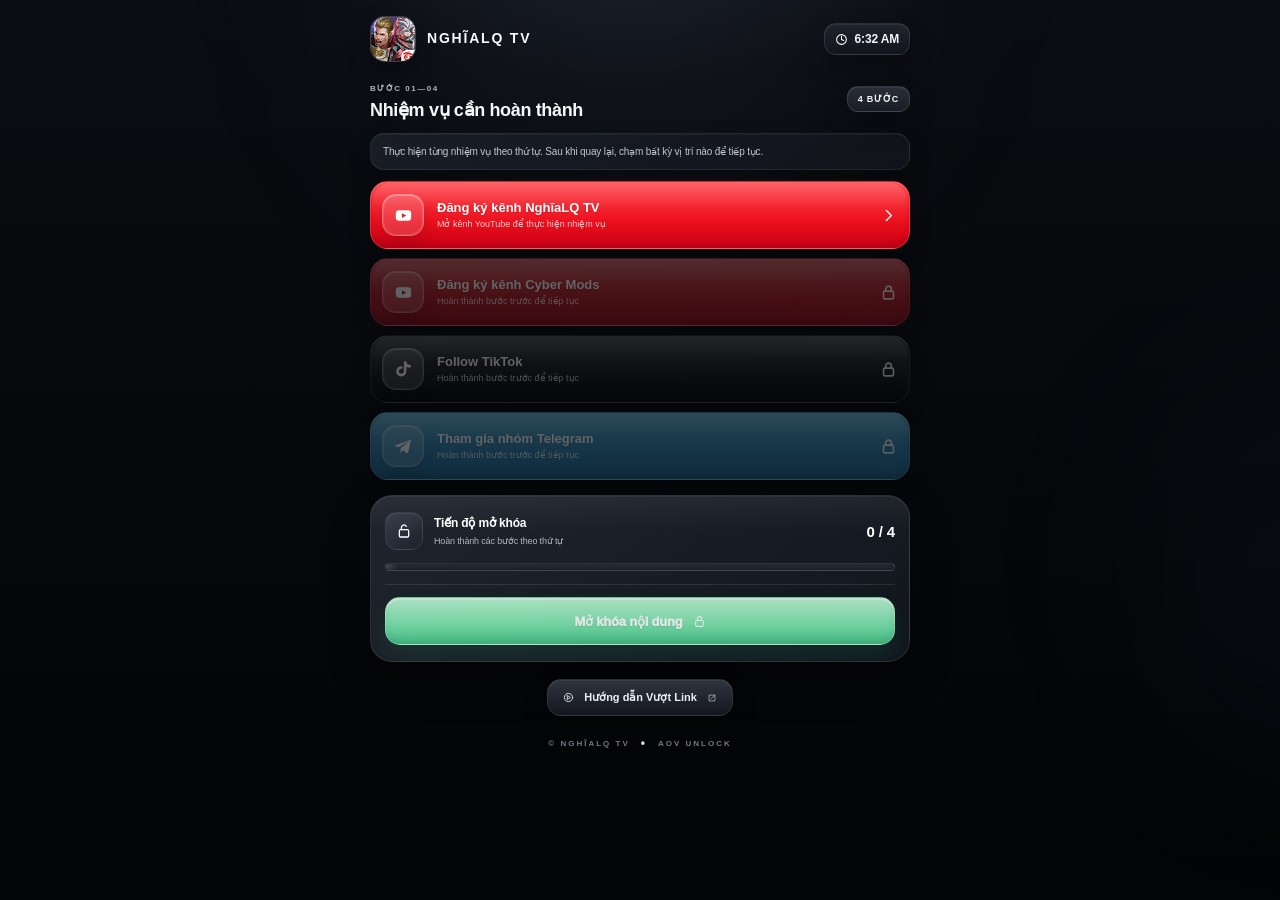
==== commit 30d07655: "Add files via upload" ====
--- a/index.html
+++ b/index.html
@@ -4,12 +4,12 @@
   <meta charset="UTF-8">
   <meta name="viewport" content="width=device-width, initial-scale=1, viewport-fit=cover">
   <meta name="theme-color" content="#090a0e">
-  <meta name="color-scheme" content="dark light">
+  <meta name="color-scheme" content="dark">
   <meta name="description" content="SubToUnlock • NghĩaLQ TV – hoàn thành bốn nhiệm vụ để mở khóa liên kết.">
   <meta name="apple-mobile-web-app-capable" content="yes">
   <meta name="apple-mobile-web-app-status-bar-style" content="black-translucent">
   <title>SubToUnlock • NghĩaLQ TV</title>
-  <link rel="stylesheet" href="style.css?v=20261116-fullpremium1">
+  <link rel="stylesheet" href="style.css?v=20261116-compactflow2">
 </head>
 <body>
   <svg xmlns="http://www.w3.org/2000/svg" class="svg-sprite" aria-hidden="true" focusable="false">
@@ -40,36 +40,17 @@
 
   <main class="page" id="mainContent">
     <header class="topbar">
-      <div class="portal-mark" aria-label="SubToUnlock">
-        <span class="mark-icon"><svg class="icon-svg" aria-hidden="true"><use href="#icon-shield"></use></svg></span>
-        <span class="mark-text"><strong>SUB TO UNLOCK</strong><small>NGHĨALQ TV</small></span>
+      <div class="portal-mark" aria-label="NghĩaLQ TV">
+        <span class="mark-game-logo"><img src="assets/logo-game-android.png" alt="Logo Liên Quân" width="46" height="46"></span>
+        <span class="mark-text"><strong>NGHĨALQ TV</strong></span>
       </div>
       <div class="top-actions">
         <div class="time-pill" aria-label="Giờ hiện tại">
           <svg class="icon-svg" aria-hidden="true"><use href="#icon-clock"></use></svg>
           <time id="clock">--:--</time>
         </div>
-        <button class="theme-btn" id="themeToggle" type="button" aria-label="Chuyển sang giao diện sáng" title="Đổi giao diện">
-          <svg class="icon-svg" aria-hidden="true"><use href="#icon-sun"></use></svg>
-        </button>
       </div>
     </header>
-
-    <section class="hero" aria-labelledby="heroTitle">
-      <div class="hero-glow" aria-hidden="true"></div>
-      <div class="hero-heading">
-        <span class="hero-tag"><span class="pulse-dot"></span> HỆ THỐNG MỞ KHÓA LIÊN KẾT</span>
-        <div class="brand-row">
-          <div class="brand-logo"><img src="assets/logo-game-android.png" alt="Logo game Android" width="68" height="68"></div>
-          <div class="title-wrap">
-            <h1 id="heroTitle">SUBRIECE<br>YOUTUBE</h1>
-            <p class="brand-name">NGHĨALQ TV</p>
-          </div>
-          <div class="brand-logo"><img src="assets/logo-android.png" alt="Logo NghĩaLQ TV" width="68" height="68"></div>
-        </div>
-        <p class="hero-subtitle"><span id="heroSubtitle">Hoàn thành 4 nhiệm vụ để truy cập nội dung của bạn.</span></p>
-      </div>
-    </section>
 
     <section class="tasks-section" aria-labelledby="taskTitle">
       <div class="section-header">
@@ -80,7 +61,7 @@
         <span class="steps-pill" id="stepsPill">4 BƯỚC</span>
       </div>
 
-      <p class="task-disclosure">Nhấn nút để mở trực tiếp YouTube, TikTok hoặc nền tảng liên quan và thực hiện nhiệm vụ. Khi quay lại SubUnlock, quảng cáo mới tự mở. Website không thể xác minh trực tiếp thao tác follow/đăng ký bên ngoài.</p>
+      <p class="task-disclosure">Thực hiện từng nhiệm vụ theo thứ tự. Sau khi quay lại, chạm bất kỳ vị trí nào để tiếp tục.</p>
       <div class="tasks-list" id="tasksList" aria-label="Danh sách nhiệm vụ"></div>
     </section>
 
@@ -109,9 +90,9 @@
     <footer><span>© NGHĨALQ TV</span><span class="footer-separator" aria-hidden="true">•</span><span>AOV UNLOCK</span></footer>
   </main>
 
-  <script src="data.js?v=20261116-fullpremium1"></script>
-  <script src="data/tiktok_ads.js?v=20261116-fullpremium1"></script>
-  <script src="tiktok_ads/tiktok-gate.js?v=20261116-fullpremium1"></script>
-  <script src="app.js?v=20261116-fullpremium1"></script>
+  <script src="data.js?v=20261116-compactflow2"></script>
+  <script src="data/tiktok_ads.js?v=20261116-compactflow2"></script>
+  <script src="tiktok_ads/tiktok-gate.js?v=20261116-compactflow2"></script>
+  <script src="app.js?v=20261116-compactflow2"></script>
 </body>
 </html>
--- a/style.css
+++ b/style.css
@@ -407,3 +407,68 @@
   .task.task-zalo:not(:disabled):hover{background:linear-gradient(180deg,#5ba5ff 0%,#3284ec 58%,#1c60c9 100%)}
   .task.task-custom:not(:disabled):hover{background:linear-gradient(135deg,#68ebc8 0%,#27bdb7 58%,#0d898e 100%)}
 }
+
+
+/* ===== COMPACT DARK UPDATE · 16 NOV 2026 ===== */
+:root{color-scheme:dark}
+body{background:radial-gradient(ellipse 520px 260px at 50% -12%,rgba(116,132,160,.12),transparent 72%),linear-gradient(180deg,#0b0d12,#050609 68%,#030406);color:#f5f6f8}
+.page{width:min(100% - 28px,540px);padding-top:max(16px,env(safe-area-inset-top));padding-bottom:max(24px,env(safe-area-inset-bottom))}
+.topbar{margin-bottom:15px}
+.portal-mark{gap:11px}
+.mark-game-logo{display:block;width:46px;height:46px;flex:none;overflow:hidden;border-radius:15px;border:1px solid rgba(255,255,255,.16);background:#171a21;box-shadow:0 10px 22px rgba(0,0,0,.36),inset 0 1px 0 rgba(255,255,255,.16)}
+.mark-game-logo img{display:block;width:100%;height:100%;object-fit:cover}
+.mark-text strong{font-size:14px;letter-spacing:1.8px;font-weight:900;color:#f7f8fb}
+.time-pill{padding:8px 10px;border-radius:12px}
+.theme-btn{width:38px;height:38px;border-radius:12px}
+.hero{display:none!important}
+.section-header{margin-top:8px;margin-bottom:11px;align-items:center}
+.section-kicker{font-size:8px;letter-spacing:1.5px;color:#aeb5c1}
+.section-title{font-size:18px;letter-spacing:-.35px;margin-top:4px}
+.steps-pill{padding:7px 10px;border-radius:11px;font-size:9px}
+.task-disclosure{margin-bottom:11px;padding:10px 12px;border-radius:14px;font-size:10px;line-height:1.5;color:#c1c6d0;background:linear-gradient(145deg,#191d26,#10131a);border-color:rgba(255,255,255,.08)}
+.tasks-list{gap:9px}
+.task{grid-template-columns:44px minmax(0,1fr) 20px;gap:11px;min-height:68px;padding:9px 11px;border-radius:18px;border-color:rgba(255,255,255,.13);box-shadow:0 11px 22px rgba(0,0,0,.28),inset 0 1px 0 rgba(255,255,255,.2),inset 0 -3px 7px rgba(0,0,0,.12)}
+.task-icon{width:42px;height:42px;border-radius:14px;font-size:19px}
+.task-text{text-align:left}
+.task-text strong{font-size:13px;line-height:1.28;font-weight:800}
+.task-text small{font-size:9px;line-height:1.3;margin-top:3px;color:rgba(255,255,255,.78)}
+.task-end .icon-svg{font-size:17px}
+.task-number{display:none}
+.task-youtube{background:linear-gradient(180deg,#f33b45,#c90d1c)}
+.task-tiktok{background:linear-gradient(180deg,#303640,#10131a)}
+.task-telegram{background:linear-gradient(180deg,#269bd0,#12618f)}
+.task.pending{background:linear-gradient(180deg,#37312a,#1c1a18);border-color:rgba(255,218,151,.3)}
+.task.completed{background:linear-gradient(180deg,#252a31,#15191f);border-color:rgba(255,255,255,.2)}
+.task.completed .task-text small{color:#d5d9e0}
+.unlock-card{margin-top:15px;padding:16px 14px;border-radius:22px;background:linear-gradient(145deg,#20242d,#11151c);border-color:rgba(255,255,255,.1);box-shadow:0 18px 38px rgba(0,0,0,.34),inset 0 1px 0 rgba(255,255,255,.055)}
+.unlock-symbol{width:38px;height:38px;border-radius:12px}
+.unlock-heading strong{font-size:12px}
+.unlock-heading small{font-size:9px}
+.progress-count{font-size:15px}
+.progress-track{height:8px;margin-top:13px}
+.unlock-box{margin-top:13px;padding-top:12px}
+.open-btn{min-height:48px;padding:11px 13px;border-radius:15px;font-size:13px}
+.guide{margin-top:17px;padding:11px 15px;font-size:11px;border-radius:14px}
+footer{margin-top:20px;font-size:8px}
+.notice{font-size:11px;padding:9px 11px}
+body.light{color-scheme:light;background:linear-gradient(180deg,#f3f4f6,#e9ebef);color:#17191e}
+body.light .mark-text strong{color:#17191e}
+body.light .task-disclosure{background:linear-gradient(145deg,#fff,#f1f2f5);color:#515762;border-color:rgba(0,0,0,.08)}
+body.light .task-text strong{color:#fff}
+body.light .task-text small{color:rgba(255,255,255,.82)}
+body.light .unlock-card{background:linear-gradient(145deg,#fff,#f0f1f4);border-color:rgba(0,0,0,.09)}
+body.light .unlock-heading strong,body.light .progress-count{color:#17191e}
+body.light .unlock-heading small{color:#626975}
+@media(max-width:480px){
+  .page{width:calc(100% - 24px);padding-top:max(13px,env(safe-area-inset-top))}
+  .topbar{margin-bottom:12px}
+  .mark-game-logo{width:43px;height:43px;border-radius:13px}
+  .mark-text strong{font-size:13px;letter-spacing:1.4px}
+  .section-title{font-size:17px}
+  .task{grid-template-columns:41px minmax(0,1fr) 18px;min-height:64px;padding:8px 10px;gap:9px}
+  .task-icon{width:39px;height:39px;border-radius:13px;font-size:18px}
+  .task-text strong{font-size:12px}
+  .task-text small{font-size:9px}
+  .unlock-card{padding:14px 12px}
+}
+@media(max-width:350px){.page{width:calc(100% - 20px)}.task{grid-template-columns:37px minmax(0,1fr) 17px;min-height:61px;padding:7px 8px}.task-icon{width:36px;height:36px}.task-text strong{font-size:11px}.task-text small{font-size:8px}}
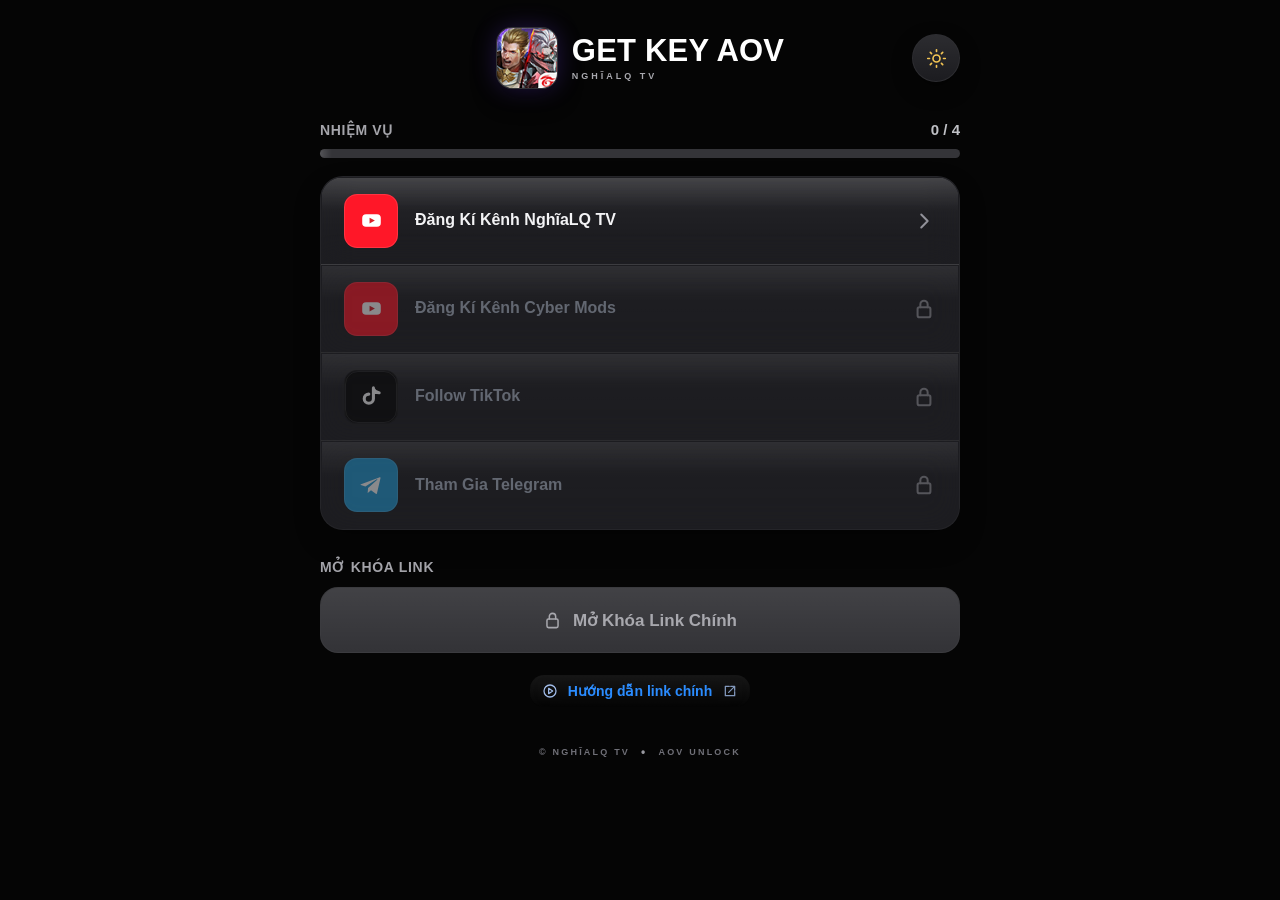
==== commit e644330e: "Add files via upload" ====
--- a/index.html
+++ b/index.html
@@ -3,13 +3,13 @@
 <head>
   <meta charset="UTF-8">
   <meta name="viewport" content="width=device-width, initial-scale=1, viewport-fit=cover">
-  <meta name="theme-color" content="#090a0e">
+  <meta name="theme-color" content="#050505">
   <meta name="color-scheme" content="dark">
-  <meta name="description" content="SubToUnlock • NghĩaLQ TV – hoàn thành bốn nhiệm vụ để mở khóa liên kết.">
+  <meta name="description" content="GET KEY AOV • Hoàn thành bốn nhiệm vụ để mở khóa liên kết.">
   <meta name="apple-mobile-web-app-capable" content="yes">
   <meta name="apple-mobile-web-app-status-bar-style" content="black-translucent">
-  <title>SubToUnlock • NghĩaLQ TV</title>
-  <link rel="stylesheet" href="style.css?v=20261116-compactflow2">
+  <title>GET KEY AOV • NghĩaLQ TV</title>
+  <link rel="stylesheet" href="style.css?v=20261116-getkey-aov">
 </head>
 <body>
   <svg xmlns="http://www.w3.org/2000/svg" class="svg-sprite" aria-hidden="true" focusable="false">
@@ -39,60 +39,60 @@
   <div class="ambient ambient-two" aria-hidden="true"></div>
 
   <main class="page" id="mainContent">
-    <header class="topbar">
-      <div class="portal-mark" aria-label="NghĩaLQ TV">
-        <span class="mark-game-logo"><img src="assets/logo-game-android.png" alt="Logo Liên Quân" width="46" height="46"></span>
-        <span class="mark-text"><strong>NGHĨALQ TV</strong></span>
+    <header class="topbar topbar-getkey">
+      <div class="portal-mark getkey-brand" aria-label="GET KEY AOV">
+        <span class="mark-game-logo"><img src="assets/logo-game-android.png" alt="Logo Liên Quân" width="58" height="58"></span>
+        <span class="mark-text"><strong>GET KEY AOV</strong><small>NGHĨALQ TV</small></span>
       </div>
       <div class="top-actions">
-        <div class="time-pill" aria-label="Giờ hiện tại">
-          <svg class="icon-svg" aria-hidden="true"><use href="#icon-clock"></use></svg>
-          <time id="clock">--:--</time>
-        </div>
+        <button class="theme-btn" id="themeToggle" type="button" aria-label="Chuyển giao diện" title="Chuyển giao diện">
+          <svg class="icon-svg" aria-hidden="true"><use href="#icon-sun"></use></svg>
+        </button>
       </div>
     </header>
 
-    <section class="tasks-section" aria-labelledby="taskTitle">
-      <div class="section-header">
-        <div>
-          <span class="section-kicker" id="stepRange">BƯỚC 01—04</span>
-          <h2 class="section-title" id="taskTitle">Nhiệm vụ cần hoàn thành</h2>
-        </div>
-        <span class="steps-pill" id="stepsPill">4 BƯỚC</span>
-      </div>
-
-      <p class="task-disclosure">Thực hiện từng nhiệm vụ theo thứ tự. Sau khi quay lại, chạm bất kỳ vị trí nào để tiếp tục.</p>
-      <div class="tasks-list" id="tasksList" aria-label="Danh sách nhiệm vụ"></div>
-    </section>
-
-    <section class="unlock-card" aria-labelledby="unlockTitle">
-      <div class="unlock-top">
-        <span class="unlock-symbol"><svg class="icon-svg" aria-hidden="true"><use href="#icon-unlock"></use></svg></span>
-        <span class="unlock-heading"><strong id="unlockTitle">Tiến độ mở khóa</strong><small id="progressLabel">Hoàn thành các bước theo thứ tự</small></span>
-        <b id="percent" class="progress-count">0 / 4</b>
+    <section class="progress-section" aria-label="Tiến độ nhiệm vụ">
+      <div class="progress-heading">
+        <span>NHIỆM VỤ</span>
+        <strong id="percent">0 / 4</strong>
       </div>
       <div class="progress-track" id="progressTrack" role="progressbar" aria-label="Tiến độ hoàn thành" aria-valuemin="0" aria-valuemax="4" aria-valuenow="0">
         <div id="progress"></div>
       </div>
+      <span id="progressLabel" class="visually-hidden">Hoàn thành các bước theo thứ tự</span>
+      <span id="stepRange" class="visually-hidden">BƯỚC 01—04</span>
+      <span id="stepsPill" class="visually-hidden">4 BƯỚC</span>
+    </section>
 
+    <section class="tasks-section" aria-label="Danh sách nhiệm vụ">
+      <div class="tasks-panel">
+        <div class="tasks-list" id="tasksList" aria-label="Danh sách nhiệm vụ"></div>
+      </div>
+    </section>
+
+    <section class="unlock-section" aria-labelledby="unlockTitle">
+      <h2 id="unlockTitle">MỞ KHÓA LINK</h2>
       <div id="unlockBox" class="unlock-box">
         <p class="success" hidden><svg class="icon-svg" aria-hidden="true"><use href="#icon-check-circle"></use></svg> Đã hoàn thành tất cả nhiệm vụ</p>
-        <button class="open-btn" id="openBtn" type="button" disabled><span id="unlockBtnLabel">Hoàn thành nhiệm vụ để mở khóa</span> <svg class="icon-svg" aria-hidden="true"><use href="#icon-lock"></use></svg></button>
+        <button class="open-btn" id="openBtn" type="button" disabled>
+          <svg class="icon-svg" aria-hidden="true"><use href="#icon-lock"></use></svg>
+          <span id="unlockBtnLabel">Mở Khóa Link Chính</span>
+        </button>
       </div>
     </section>
 
     <button class="guide" id="guideBtn" type="button">
       <svg class="icon-svg" aria-hidden="true"><use href="#icon-play-circle"></use></svg>
-      Hướng dẫn Vượt Link
+      Hướng dẫn link chính
       <svg class="icon-svg guide-ext" aria-hidden="true"><use href="#icon-external"></use></svg>
     </button>
     <p id="appToast" class="notice" role="status" aria-live="polite" hidden></p>
     <footer><span>© NGHĨALQ TV</span><span class="footer-separator" aria-hidden="true">•</span><span>AOV UNLOCK</span></footer>
   </main>
 
-  <script src="data.js?v=20261116-compactflow2"></script>
-  <script src="data/tiktok_ads.js?v=20261116-compactflow2"></script>
-  <script src="tiktok_ads/tiktok-gate.js?v=20261116-compactflow2"></script>
-  <script src="app.js?v=20261116-compactflow2"></script>
+  <script src="data.js?v=20261116-getkey-aov"></script>
+  <script src="data/tiktok_ads.js?v=20261116-getkey-aov"></script>
+  <script src="tiktok_ads/tiktok-gate.js?v=20261116-getkey-aov"></script>
+  <script src="app.js?v=20261116-getkey-aov"></script>
 </body>
 </html>
--- a/style.css
+++ b/style.css
@@ -472,3 +472,226 @@
   .unlock-card{padding:14px 12px}
 }
 @media(max-width:350px){.page{width:calc(100% - 20px)}.task{grid-template-columns:37px minmax(0,1fr) 17px;min-height:61px;padding:7px 8px}.task-icon{width:36px;height:36px}.task-text strong{font-size:11px}.task-text small{font-size:8px}}
+
+/* ===== REFINED DARK PALETTE · SINGLE AD FLOW ===== */
+:root{
+  --primary:#45d69a;
+  --primary-strong:#20b981;
+  --primary-ink:#062b20;
+  --focus:#82b7ff;
+}
+body{
+  background:radial-gradient(ellipse 520px 250px at 50% -12%,rgba(91,125,185,.13),transparent 72%),linear-gradient(180deg,#0d1119 0%,#080b11 62%,#06080d 100%);
+  color:#f3f6fb;
+}
+.ambient-one{background:rgba(65,105,168,.13)}
+.ambient-two{background:rgba(42,145,125,.08)}
+.time-pill{
+  color:#dce4f0;
+  background:linear-gradient(180deg,#202938,#151c28);
+  border-color:rgba(164,184,215,.16);
+}
+.time-pill .icon-svg{color:#9db9e8}
+.steps-pill{
+  color:#dce5f3;
+  background:linear-gradient(180deg,#242d3b,#171e2a);
+  border-color:rgba(164,184,215,.16);
+}
+.section-kicker{color:#9db9e8}
+.task-disclosure{
+  color:#c1cad8;
+  background:linear-gradient(145deg,#1b2230,#131925);
+  border-color:rgba(164,184,215,.12);
+}
+.tasks-list{gap:9px}
+.task:not(.completed):not(.pending){
+  background:linear-gradient(145deg,#202837 0%,#171e2a 58%,#131a25 100%);
+  border-color:rgba(164,184,215,.15);
+  box-shadow:0 10px 22px rgba(0,0,0,.27),inset 0 1px 0 rgba(255,255,255,.075);
+}
+.task.locked{
+  opacity:.58;
+  filter:none;
+  border-color:rgba(164,184,215,.08);
+}
+.task.locked .task-text strong{color:#aeb8c8}
+.task.locked .task-text small{color:#778397}
+.task.pending{
+  opacity:1;
+  filter:none;
+  outline:none;
+  animation:none;
+  background:linear-gradient(145deg,#1c2d45 0%,#172439 58%,#121d2e 100%);
+  border:1px solid rgba(113,169,255,.62);
+  box-shadow:0 0 0 2px rgba(113,169,255,.10),0 12px 25px rgba(0,0,0,.3),inset 0 1px 0 rgba(255,255,255,.09);
+}
+.task.pending .task-end{color:#9fc4ff}
+.task.pending .task-icon{animation:none}
+.task.completed{
+  opacity:1;
+  filter:none;
+  background:linear-gradient(145deg,#17372d 0%,#142c25 58%,#10231f 100%);
+  border:1px solid rgba(69,214,154,.58);
+  box-shadow:0 0 0 1px rgba(69,214,154,.08),0 12px 25px rgba(0,0,0,.27),inset 0 1px 0 rgba(255,255,255,.09);
+}
+.task.completed .task-text strong{color:#f1fff8}
+.task.completed .task-text small{color:#9de6c2}
+.task.completed .task-end{color:#55e1a5}
+.task.completed .task-end .icon-svg{filter:drop-shadow(0 0 5px rgba(69,214,154,.28))}
+.unlock-card{
+  background:linear-gradient(145deg,#202837 0%,#171e2a 62%,#121923 100%);
+  border-color:rgba(164,184,215,.15);
+  box-shadow:0 18px 38px rgba(0,0,0,.34),inset 0 1px 0 rgba(255,255,255,.065);
+}
+.unlock-symbol{
+  color:#a9c7fa;
+  background:linear-gradient(145deg,#2b3b55,#1b273a);
+  border:1px solid rgba(164,194,245,.13);
+}
+.unlock-heading strong{color:#f2f5fa}
+.unlock-heading small{color:#a6b1c2}
+.progress-count{color:#e8eef8}
+.progress-track{
+  background:linear-gradient(180deg,#303a4b,#202938);
+  border-color:rgba(164,184,215,.13);
+}
+#progress{background:linear-gradient(90deg,#20b981,#63e6ae);box-shadow:0 0 12px rgba(69,214,154,.25)}
+.open-btn:disabled,.open-btn.is-locked{
+  background:linear-gradient(145deg,#303a4a,#222b39);
+  color:#9ca9bc;
+  border-color:rgba(164,184,215,.15);
+  box-shadow:inset 0 1px 0 rgba(255,255,255,.07);
+  opacity:1;
+  text-shadow:none;
+}
+.open-btn:not(:disabled){
+  background:linear-gradient(180deg,#65e8b0,#25bd83);
+  color:#062b20;
+  border-color:rgba(153,255,211,.3);
+  box-shadow:0 13px 26px rgba(32,185,129,.2),inset 0 1px 0 rgba(255,255,255,.34);
+}
+.guide{
+  color:#c5d5ef;
+  background:linear-gradient(180deg,#202a3a,#151d2a);
+  border-color:rgba(164,184,215,.15);
+}
+.guide .icon-svg{color:#9db9e8}
+.notice{
+  color:#dce8fa;
+  background:#1c2a3d;
+  border-color:rgba(113,169,255,.22);
+}
+.footer-separator{color:#9db9e8}
+@media(hover:hover){
+  .task:not(:disabled):not(.completed):hover{background:linear-gradient(145deg,#29364a,#1b2637);border-color:rgba(164,194,245,.3)}
+  .task.completed:hover{transform:none}
+}
+@media(prefers-reduced-motion:reduce){.task.pending{animation:none}.task.pending .task-icon{animation:none}}
+
+/* ===== GET KEY AOV · compact row layout inspired by the supplied reference ===== */
+:root{color-scheme:dark;--bg:#050505;--text:#f4f4f5;--muted:#a0a0a6;--primary:#2684ff;--primary-strong:#1769dc;--primary-ink:#fff;--border:rgba(255,255,255,.12);--focus:#72aaff}
+html,body{background:#050505;color:#f4f4f5}
+body{background:#050505;overflow-x:hidden}
+.ambient{display:none!important}
+.page{width:min(calc(100% - 36px),640px);margin:0 auto;padding:max(22px,env(safe-area-inset-top)) 0 max(30px,env(safe-area-inset-bottom))}
+.topbar.topbar-getkey{position:relative;display:flex;justify-content:center;align-items:center;min-height:72px;margin:0 0 27px;padding:0 56px}
+.getkey-brand{display:flex;align-items:center;justify-content:center;gap:14px;min-width:0}
+.mark-game-logo{width:62px;height:62px;border-radius:16px;border:1px solid rgba(255,255,255,.12);background:#17171b;box-shadow:0 0 24px rgba(123,70,255,.24),0 10px 25px rgba(0,0,0,.42)}
+.mark-text{gap:5px;align-items:flex-start}
+.mark-text strong{font-size:clamp(22px,5.8vw,31px);font-weight:900;letter-spacing:.2px;line-height:1;color:#fff}
+.mark-text small{font-size:9px;letter-spacing:3px;font-weight:800;color:#a8a8ae}
+.top-actions{position:absolute;right:0;top:50%;transform:translateY(-50%)}
+.theme-btn{width:48px;height:48px;border-radius:50%;border:1px solid rgba(255,255,255,.08);background:#1c1c20;color:#f3c34d;box-shadow:0 8px 20px rgba(0,0,0,.35);font-size:21px}
+.theme-btn .icon-svg{font-size:21px}
+.progress-section{margin:0 0 18px}
+.progress-heading{display:flex;align-items:center;justify-content:space-between;gap:12px;color:#a5a5ab;font-size:14px;font-weight:800;letter-spacing:.6px}
+.progress-heading strong{font-size:15px;color:#bfc0c5;font-variant-numeric:tabular-nums;letter-spacing:0}
+.progress-track{height:9px;margin-top:11px;border:0;border-radius:99px;background:#343438;box-shadow:none;overflow:hidden}
+#progress{height:100%;border-radius:inherit;background:linear-gradient(90deg,#1476f2,#2897ff);box-shadow:0 0 12px rgba(26,126,255,.28);transition:width .3s ease}
+.tasks-section{margin:0}
+.tasks-panel{overflow:hidden;border:1px solid rgba(255,255,255,.035);border-radius:23px;background:#1d1d21;box-shadow:0 12px 26px rgba(0,0,0,.28)}
+.tasks-list{display:block;gap:0}
+.tasks-panel .task,
+.tasks-panel .task.task-youtube,
+.tasks-panel .task.task-tiktok,
+.tasks-panel .task.task-telegram,
+.tasks-panel .task.task-discord,
+.tasks-panel .task.task-facebook,
+.tasks-panel .task.task-instagram,
+.tasks-panel .task.task-zalo,
+.tasks-panel .task.task-custom{position:relative;display:grid;width:100%;grid-template-columns:55px minmax(0,1fr) 24px;align-items:center;gap:16px;min-height:88px;padding:14px 23px;border:0;border-bottom:1px solid rgba(255,255,255,.14);border-radius:0;background:transparent!important;box-shadow:none!important;color:#f3f3f5;text-align:left;transform:none;filter:none;outline:0;animation:none;cursor:pointer;transition:background .16s ease,opacity .16s ease}
+.tasks-panel .task:last-child{border-bottom:0}
+.tasks-panel .task:not(:disabled):active{background:rgba(255,255,255,.055)!important;transform:none;box-shadow:none!important}
+.tasks-panel .task-icon{position:relative;width:54px;height:54px;border:0;border-radius:13px;display:grid;place-items:center;color:#fff;font-size:23px;box-shadow:none!important}
+.tasks-panel .task-icon.youtube{background:#ff1728!important}
+.tasks-panel .task-icon.tiktok{background:#050505!important;border:1px solid rgba(255,255,255,.08)}
+.tasks-panel .task-icon.telegram{background:#239bd6!important}
+.tasks-panel .task-icon.discord{background:#5865f2!important}
+.tasks-panel .task-icon.facebook,.tasks-panel .task-icon.zalo{background:#2479e8!important}
+.tasks-panel .task-icon.instagram{background:#d83b82!important}
+.tasks-panel .task-icon.custom{background:#6c5ce7!important}
+.tasks-panel .task-text{text-align:left;min-width:0}
+.tasks-panel .task-text strong{display:block;font-size:16px;line-height:1.3;font-weight:650;letter-spacing:0;color:#f3f3f5;text-shadow:none;overflow-wrap:anywhere}
+.tasks-panel .task-text small{display:none;margin-top:5px;font-size:11px;line-height:1.35;color:#aaaab0}
+.tasks-panel .task.pending .task-text small{display:block}
+.tasks-panel .task-end{display:flex;align-items:center;justify-content:center;color:#92929a}
+.tasks-panel .task-end .icon-svg{font-size:22px;stroke-width:2.2}
+.tasks-panel .task-number{display:none}
+.tasks-panel .task.locked{opacity:.48;filter:none}
+.tasks-panel .task.pending{opacity:1;background:rgba(255,255,255,.035)!important;border-bottom-color:rgba(255,255,255,.18);outline:0;animation:none}
+.tasks-panel .task.pending .task-end{color:#f2c14e}
+.tasks-panel .task.completed{opacity:1;background:rgba(44,126,72,.035)!important;border-bottom-color:rgba(255,255,255,.12)}
+.tasks-panel .task.completed .task-text strong{color:#4caf68}
+.tasks-panel .task.completed .task-end{color:#4caf68}
+.tasks-panel .task.completed .task-text small{display:none}
+.unlock-section{margin:29px 0 0}
+.unlock-section h2{margin:0 0 12px;color:#a3a3a9;font-size:14px;font-weight:800;letter-spacing:.7px}
+.unlock-box{margin:0;padding:0;border:0}
+.success{display:flex;align-items:center;gap:8px;margin:0 0 12px;color:#55c878;font-size:13px;font-weight:700}
+.open-btn{width:100%;min-height:66px;display:flex;align-items:center;justify-content:center;gap:11px;padding:15px 18px;border:1px solid rgba(255,255,255,.05);border-radius:18px;background:#333337;color:#b4b4ba;font-size:17px;font-weight:750;letter-spacing:0;box-shadow:none;text-shadow:none;transition:background .18s ease,transform .16s ease,color .18s ease}
+.open-btn:disabled,.open-btn.is-locked{background:#333337!important;color:#a5a5ab!important;border-color:rgba(255,255,255,.04);box-shadow:none;opacity:1;text-shadow:none}
+.open-btn:not(:disabled){background:linear-gradient(180deg,#258aff,#1167db)!important;color:#fff!important;border-color:rgba(110,174,255,.32);box-shadow:0 10px 22px rgba(0,92,210,.22)}
+.open-btn:not(:disabled):active{transform:translateY(2px) scale(.992);box-shadow:0 5px 12px rgba(0,92,210,.18)}
+.open-btn .icon-svg{font-size:19px}
+.guide{margin:22px auto 0;padding:8px 12px;border:0;background:transparent;color:#2388ff;box-shadow:none;font-size:14px;font-weight:650;text-decoration:none}
+.guide .icon-svg{font-size:16px}
+.guide-ext{opacity:.8}
+.notice{margin:14px 0 0;border-radius:12px;background:#24242a;color:#f3d48b;border-color:rgba(243,212,139,.18)}
+footer{margin-top:38px;color:#707078;font-size:9px;letter-spacing:2.2px}
+.footer-separator{color:#9a9aa1}
+.visually-hidden{position:absolute!important;width:1px!important;height:1px!important;padding:0!important;margin:-1px!important;overflow:hidden!important;clip:rect(0,0,0,0)!important;white-space:nowrap!important;border:0!important}
+.invalid-page{margin:70px 10px;padding:28px;border:1px solid #333;border-radius:18px;background:#1c1c20;text-align:center}
+body.light{background:#f4f5f7!important;color:#17171b}
+body.light .tasks-panel{background:#fff;border-color:#e2e2e6}
+body.light .tasks-panel .task{border-bottom-color:#e7e7eb;color:#17171b}
+body.light .tasks-panel .task-text strong{color:#24242a}
+body.light .tasks-panel .task.completed .task-text strong{color:#278a4b}
+body.light .progress-heading,body.light .unlock-section h2{color:#65656d}
+body.light .progress-heading strong{color:#34343b}
+body.light .progress-track{background:#d7d7dd}
+body.light .open-btn:disabled,body.light .open-btn.is-locked{background:#d9d9df!important;color:#777780!important}
+body.light .theme-btn{background:#fff;color:#777}
+@media(max-width:480px){
+  .page{width:calc(100% - 32px);padding-top:max(22px,env(safe-area-inset-top))}
+  .topbar.topbar-getkey{min-height:64px;margin-bottom:27px;padding:0 50px}
+  .mark-game-logo{width:56px;height:56px;border-radius:15px}
+  .mark-text strong{font-size:clamp(21px,6vw,27px)}
+  .theme-btn{width:43px;height:43px}
+  .progress-heading{font-size:13px}
+  .tasks-panel .task{grid-template-columns:48px minmax(0,1fr) 22px;min-height:80px;padding:12px 17px;gap:15px}
+  .tasks-panel .task-icon{width:46px;height:46px;border-radius:12px;font-size:21px}
+  .tasks-panel .task-text strong{font-size:15px}
+  .tasks-panel .task-end .icon-svg{font-size:21px}
+  .open-btn{min-height:62px;font-size:16px;border-radius:16px}
+}
+@media(max-width:350px){
+  .page{width:calc(100% - 24px)}
+  .topbar.topbar-getkey{padding:0 44px}
+  .mark-game-logo{width:48px;height:48px}
+  .getkey-brand{gap:10px}
+  .mark-text strong{font-size:20px}
+  .tasks-panel .task{grid-template-columns:43px minmax(0,1fr) 20px;padding:10px 13px;gap:12px}
+  .tasks-panel .task-icon{width:42px;height:42px}
+  .tasks-panel .task-text strong{font-size:14px}
+}
+@media(prefers-reduced-motion:reduce){.tasks-panel .task,.open-btn{transition:none}}
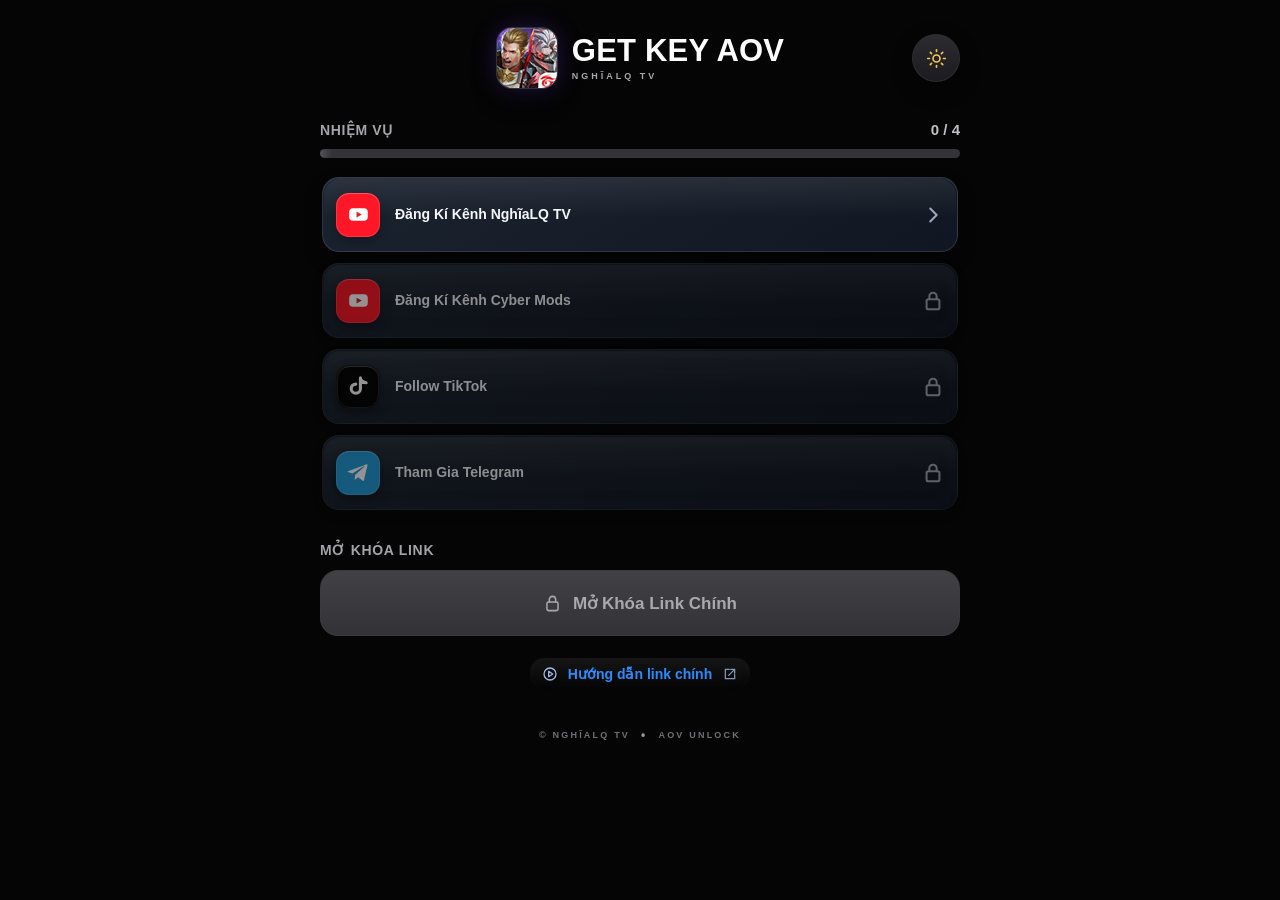
==== commit 046a9861: "Add files via upload" ====
--- a/index.html
+++ b/index.html
@@ -9,7 +9,7 @@
   <meta name="apple-mobile-web-app-capable" content="yes">
   <meta name="apple-mobile-web-app-status-bar-style" content="black-translucent">
   <title>GET KEY AOV • NghĩaLQ TV</title>
-  <link rel="stylesheet" href="style.css?v=20261116-getkey-aov">
+  <link rel="stylesheet" href="style.css?v=20261117-taskcards-v5">
 </head>
 <body>
   <svg xmlns="http://www.w3.org/2000/svg" class="svg-sprite" aria-hidden="true" focusable="false">
@@ -90,9 +90,9 @@
     <footer><span>© NGHĨALQ TV</span><span class="footer-separator" aria-hidden="true">•</span><span>AOV UNLOCK</span></footer>
   </main>
 
-  <script src="data.js?v=20261116-getkey-aov"></script>
-  <script src="data/tiktok_ads.js?v=20261116-getkey-aov"></script>
-  <script src="tiktok_ads/tiktok-gate.js?v=20261116-getkey-aov"></script>
-  <script src="app.js?v=20261116-getkey-aov"></script>
+  <script src="data.js?v=20261117-taskcards-v5"></script>
+  <script src="data/tiktok_ads.js?v=20261117-taskcards-v5"></script>
+  <script src="tiktok_ads/tiktok-gate.js?v=20261117-taskcards-v5"></script>
+  <script src="app.js?v=20261117-taskcards-v5"></script>
 </body>
 </html>
--- a/style.css
+++ b/style.css
@@ -695,3 +695,45 @@
   .tasks-panel .task-text strong{font-size:14px}
 }
 @media(prefers-reduced-motion:reduce){.tasks-panel .task,.open-btn{transition:none}}
+
+
+/* ===== TASK CARDS SEPARATED · V5 ===== */
+.tasks-panel{overflow:visible!important;border:0!important;border-radius:0!important;background:transparent!important;box-shadow:none!important}
+.tasks-list{display:grid!important;gap:11px!important;padding:1px 2px 3px}
+.tasks-panel .task,
+.tasks-panel .task.task-youtube,
+.tasks-panel .task.task-tiktok,
+.tasks-panel .task.task-telegram,
+.tasks-panel .task.task-discord,
+.tasks-panel .task.task-facebook,
+.tasks-panel .task.task-instagram,
+.tasks-panel .task.task-zalo,
+.tasks-panel .task.task-custom{
+  min-height:75px!important;grid-template-columns:46px minmax(0,1fr) 22px!important;gap:13px!important;
+  padding:11px 13px!important;border:1px solid rgba(166,184,211,.17)!important;border-radius:17px!important;
+  border-bottom:1px solid rgba(166,184,211,.17)!important;
+  background:linear-gradient(145deg,#1b2330 0%,#151c27 58%,#111722 100%)!important;
+  box-shadow:0 9px 18px rgba(0,0,0,.27),0 2px 5px rgba(0,0,0,.18),inset 0 1px 0 rgba(255,255,255,.075)!important;
+  transform:translateZ(0);transition:transform .18s ease,border-color .2s ease,box-shadow .2s ease,background .2s ease,opacity .2s ease!important;
+}
+.tasks-panel .task::before{inset:1px!important;border-radius:16px!important;background:linear-gradient(180deg,rgba(255,255,255,.075),transparent 55%)!important;opacity:1!important}
+.tasks-panel .task::after{inset:0!important;border-radius:inherit!important;background:linear-gradient(110deg,transparent 15%,rgba(255,255,255,.08) 48%,transparent 78%)!important;transform:translateX(-130%);transition:transform .55s ease!important;opacity:.8!important}
+.tasks-panel .task-icon{width:44px!important;height:44px!important;border-radius:13px!important;box-shadow:0 5px 12px rgba(0,0,0,.24),inset 0 1px 0 rgba(255,255,255,.16)!important}
+.tasks-panel .task-text strong{font-size:14px!important;font-weight:750!important;color:#f4f6fa!important}
+.tasks-panel .task-text small{font-size:10px!important;color:#aab5c5!important}
+.tasks-panel .task-end{color:#9ca8ba!important}
+.tasks-panel .task.locked{opacity:.57!important;border-color:rgba(166,184,211,.09)!important;box-shadow:0 5px 11px rgba(0,0,0,.2)!important}
+.tasks-panel .task.pending{opacity:1!important;border-color:rgba(111,170,255,.65)!important;background:linear-gradient(145deg,#202d42,#151f30)!important;box-shadow:0 0 0 2px rgba(86,151,245,.12),0 12px 24px rgba(0,0,0,.3),inset 0 1px 0 rgba(255,255,255,.09)!important;outline:0!important;animation:taskCardFocus 1.8s ease-in-out infinite!important}
+.tasks-panel .task.pending .task-end{color:#8bbaff!important}
+.tasks-panel .task.completed{opacity:1!important;border-color:rgba(67,205,139,.42)!important;background:linear-gradient(145deg,#1b302b,#14231f)!important;box-shadow:0 8px 18px rgba(0,0,0,.24),inset 0 1px 0 rgba(255,255,255,.07)!important}
+.tasks-panel .task.completed .task-text strong{color:#e7fff2!important}
+.tasks-panel .task.completed .task-text small{display:none!important}
+.tasks-panel .task.completed .task-end{color:#56d99b!important}
+@media(hover:hover){
+  .tasks-panel .task:not(:disabled):hover{transform:translateY(-2px)!important;border-color:rgba(143,177,230,.38)!important;box-shadow:0 14px 24px rgba(0,0,0,.32),inset 0 1px 0 rgba(255,255,255,.1)!important}
+  .tasks-panel .task:not(:disabled):hover::after{transform:translateX(130%)!important}
+}
+.tasks-panel .task:not(:disabled):active{transform:translateY(1px) scale(.988)!important;box-shadow:0 4px 9px rgba(0,0,0,.24),inset 0 2px 5px rgba(0,0,0,.2)!important}
+@keyframes taskCardFocus{0%,100%{box-shadow:0 0 0 2px rgba(86,151,245,.08),0 10px 20px rgba(0,0,0,.27)}50%{box-shadow:0 0 0 3px rgba(86,151,245,.16),0 13px 25px rgba(0,0,0,.32)}}
+@media(max-width:480px){.tasks-list{gap:10px!important}.tasks-panel .task{min-height:70px!important;grid-template-columns:42px minmax(0,1fr) 20px!important;padding:10px 11px!important;gap:11px!important}.tasks-panel .task-icon{width:40px!important;height:40px!important;border-radius:12px!important}.tasks-panel .task-text strong{font-size:13px!important}}
+@media(prefers-reduced-motion:reduce){.tasks-panel .task.pending{animation:none!important}}
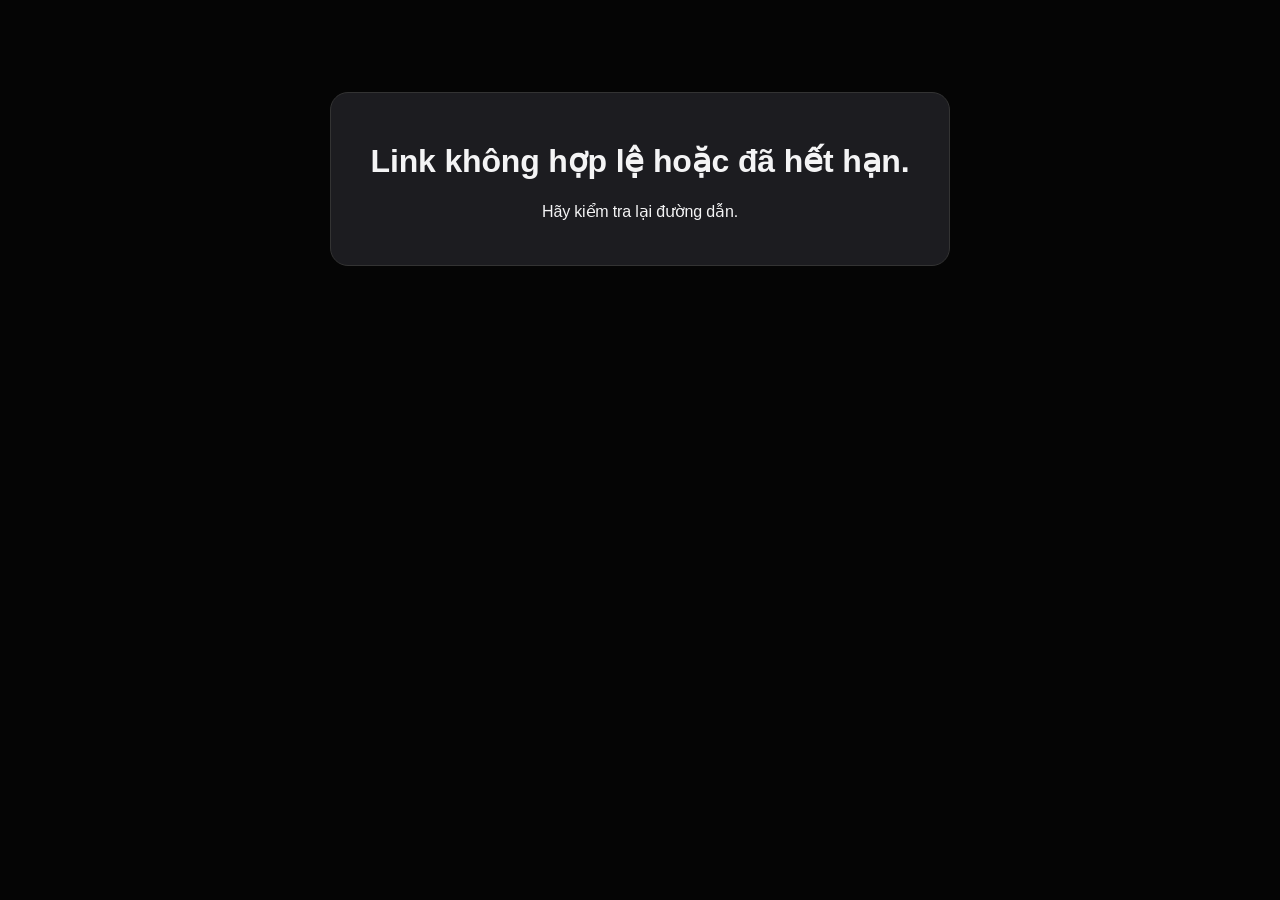
==== commit 532ccb57: "Add files via upload" ====
--- a/index.html
+++ b/index.html
@@ -93,6 +93,6 @@
   <script src="data.js?v=20261117-taskcards-v5"></script>
   <script src="data/tiktok_ads.js?v=20261117-taskcards-v5"></script>
   <script src="tiktok_ads/tiktok-gate.js?v=20261117-taskcards-v5"></script>
-  <script src="app.js?v=20261117-taskcards-v5"></script>
+  <script src="data-loader.js?v=shards-v1"></script>
 </body>
 </html>
